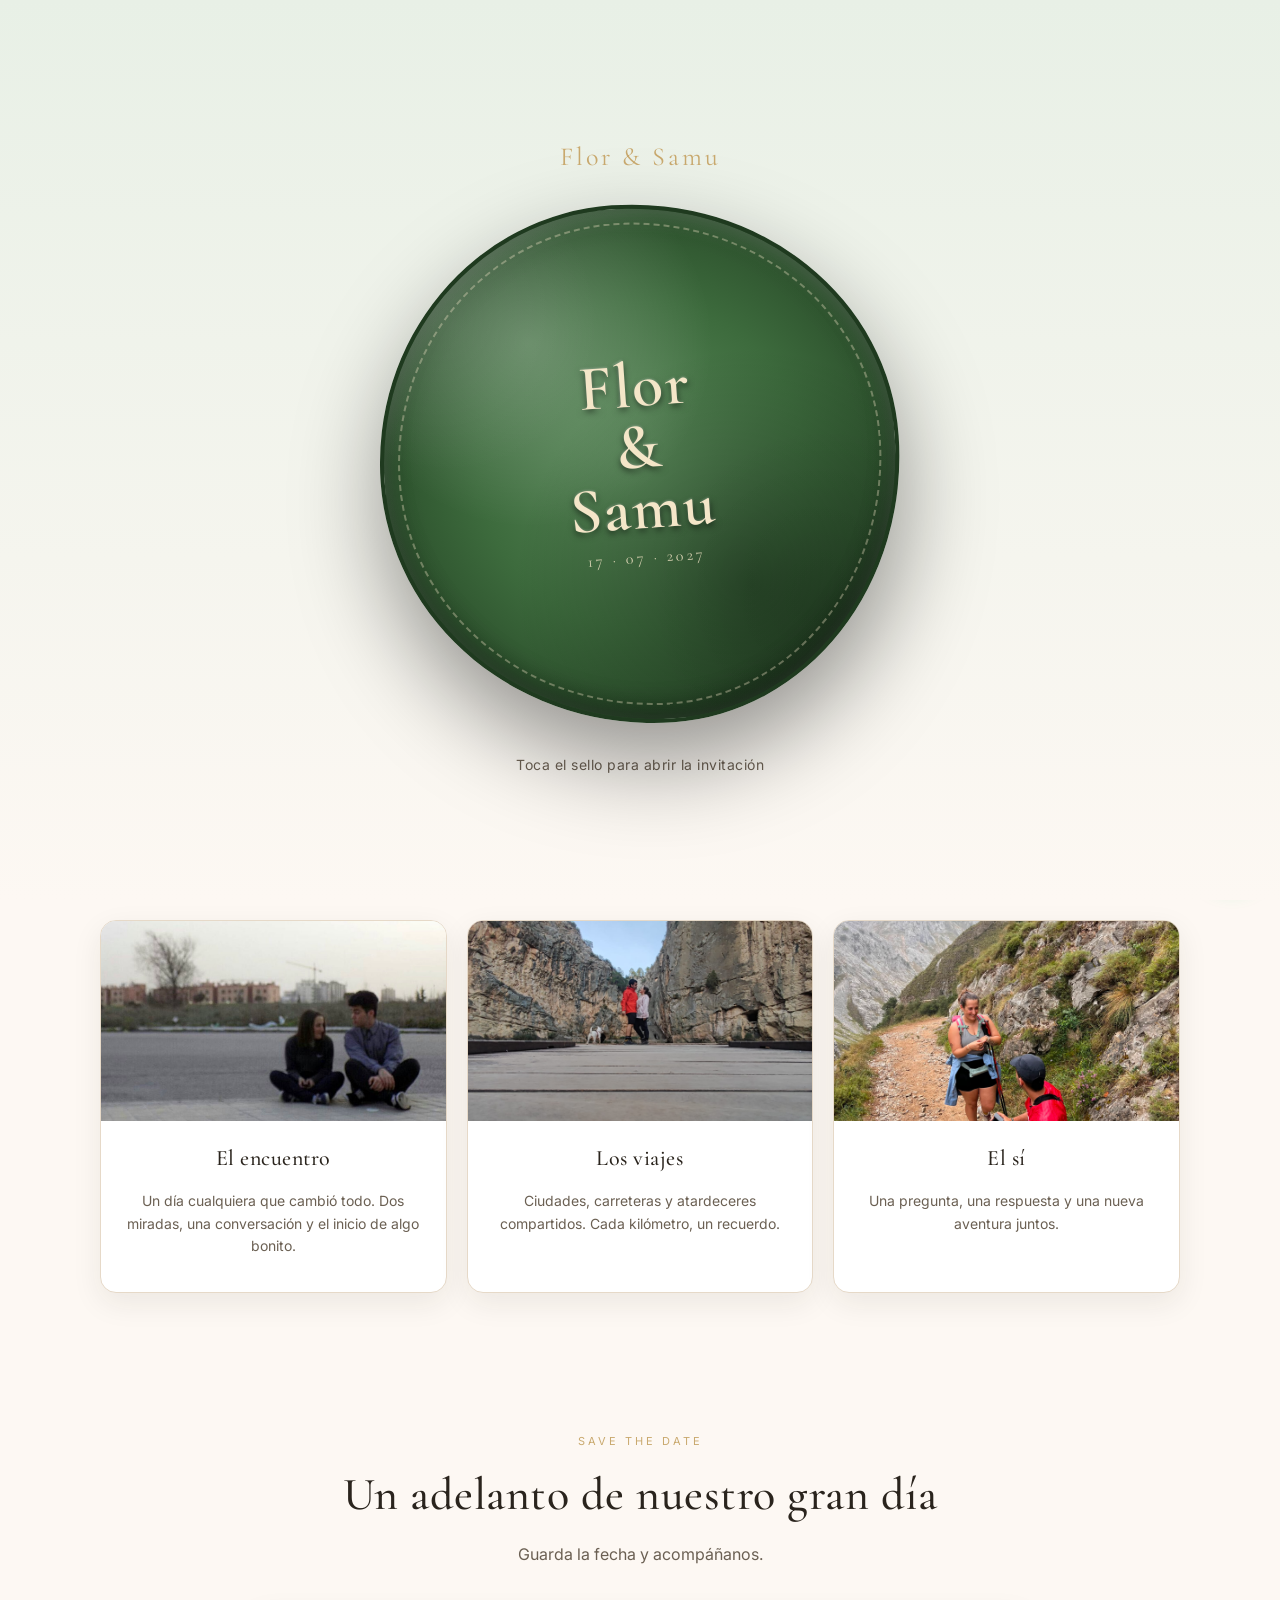
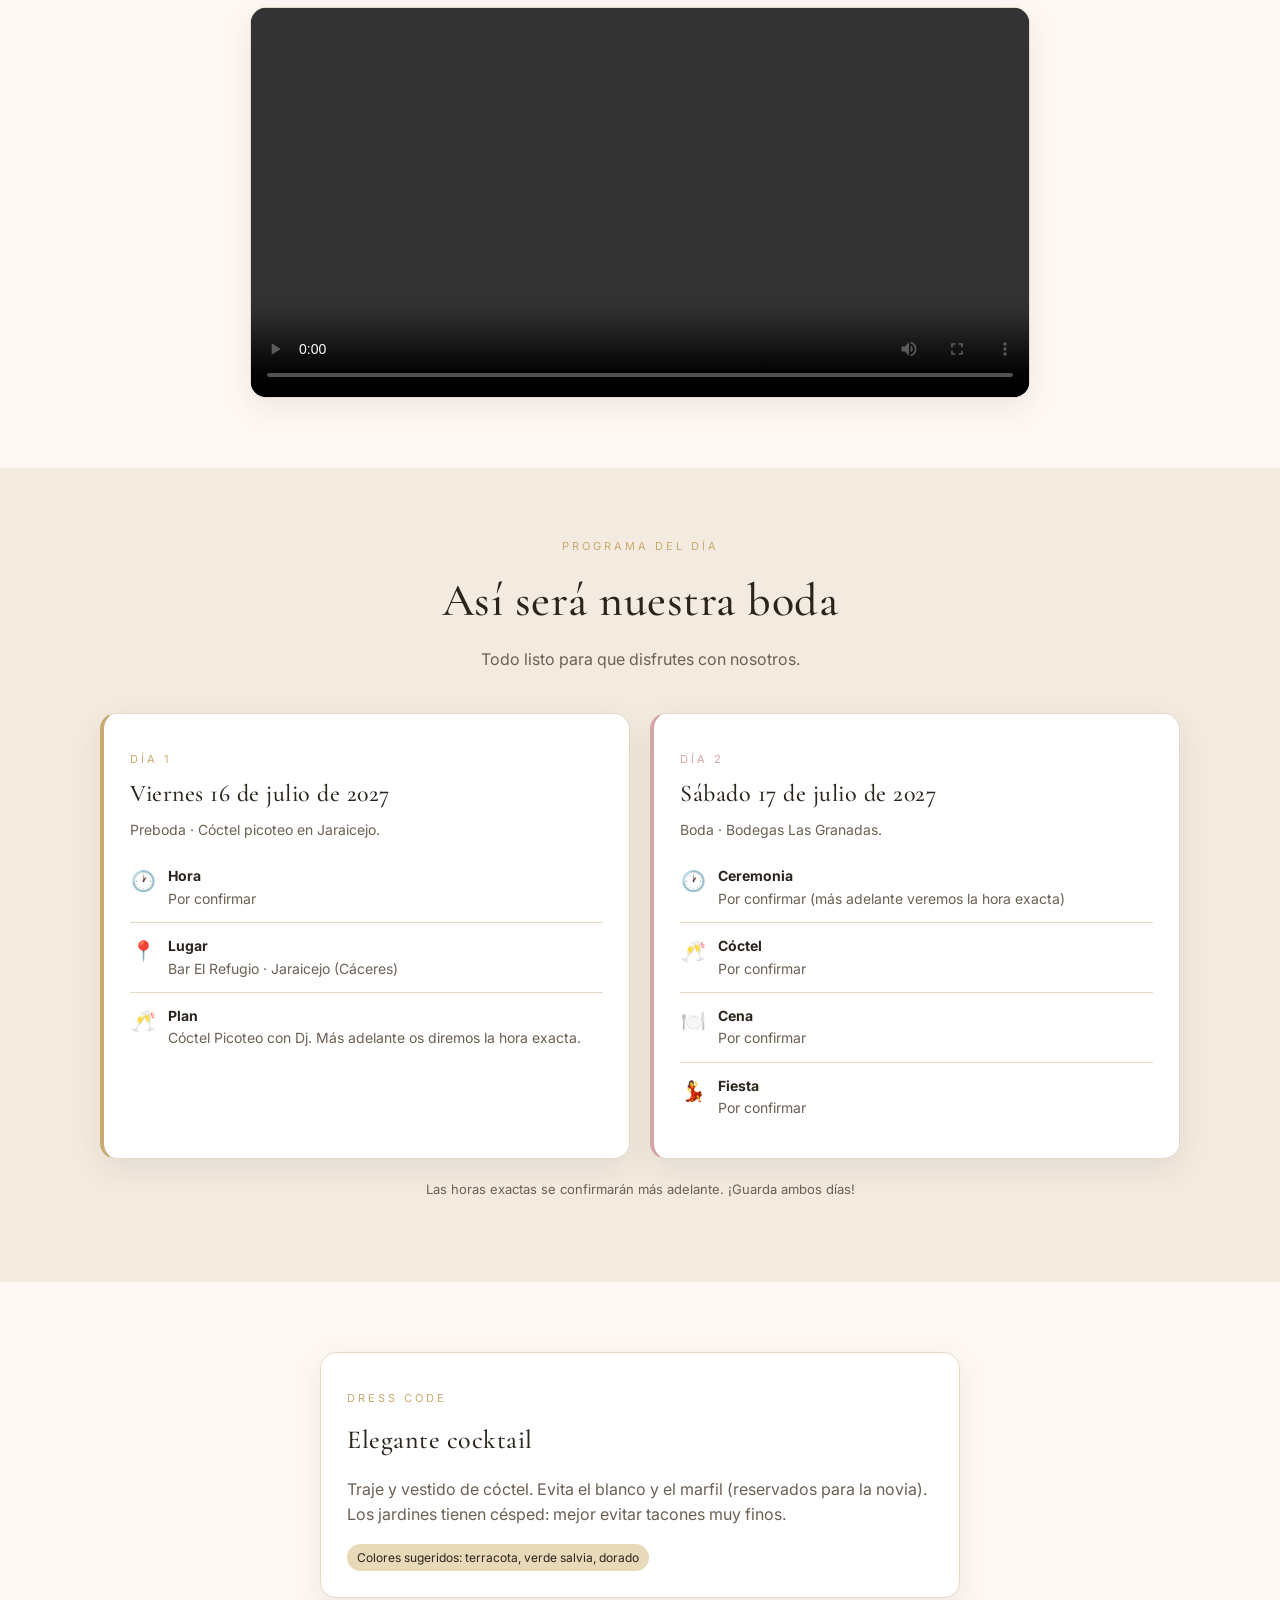
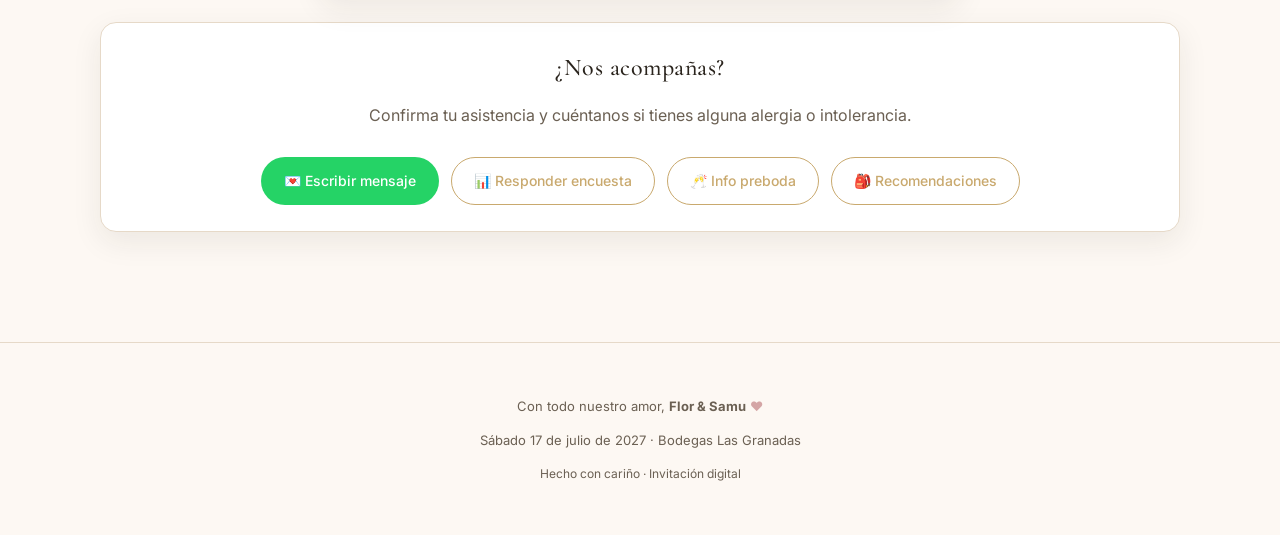
==== index.html @ 6b0f9468 "Bump cache v14" ====
<!doctype html>
<html lang="es">
<head>
  <meta charset="UTF-8" />
  <meta name="viewport" content="width=device-width, initial-scale=1.0" />
  <title>Flor & Samu · Invitación de boda</title>
  <meta name="description" content="Invitación digital de boda de Flor y Samu. 17 de julio de 2027." />
  <link rel="preconnect" href="https://fonts.googleapis.com">
  <link rel="preconnect" href="https://fonts.gstatic.com" crossorigin>
  <link href="https://fonts.googleapis.com/css2?family=Cormorant+Garamond:ital,wght@0,400;0,500;0,600;1,400&family=Inter:wght@300;400;500;600&display=swap" rel="stylesheet">
  <link rel="stylesheet" href="styles.css?v=14" />
</head>
<body data-page="index.html">
  <div id="header-slot"></div>

  <main>
    <section class="hero">
      <div class="hero-bg" id="hero-bg"></div>
      <div class="hero-overlay"></div>
      <div class="container hero-content">
        <p class="kicker">Nos casamos</p>
        <h1>Flor <span class="amp">&</span> Samu</h1>
        <p class="date-line">Sábado 17 de julio de 2027</p>
        <p class="venue-line">Bodegas Las Granadas · Herguijuela (Trujillo)</p>
        <div class="countdown" id="countdown"></div>
        <div class="cta-row">
          <a class="btn btn-primary" href="ubicacion.html">📍 Cómo llegar</a>
          <a class="btn btn-outline" href="mensaje.html">💌 Confirmar asistencia</a>
        </div>
      </div>
    </section>

    <section class="section">
      <div class="container">
        <div class="section-title">
          <p class="eyebrow">Nuestra historia</p>
          <h2>Un camino que empezó sin prisas</h2>
          <p>Lo que comenzó como una conversación eterna se convirtió en un proyecto de vida. Y ahora queremos celebrarlo con las personas que más queremos.</p>
        </div>
        <div class="grid grid-3">
          <div class="card center" style="padding:0;overflow:hidden;">
            <img src="media/encuentro.jpg" alt="El encuentro" style="width:100%;height:200px;object-fit:cover;" />
            <div style="padding:20px;">
              <h3 class="serif" style="font-size:22px;margin:0 0 4px;">El encuentro</h3>
              <p style="color:var(--muted);font-size:14px;">Un día cualquiera que cambió todo. Dos miradas, una conversación y el inicio de algo bonito.</p>
            </div>
          </div>
          <div class="card center" style="padding:0;overflow:hidden;">
            <img src="media/viajes.jpg" alt="Los viajes" style="width:100%;height:200px;object-fit:cover;" />
            <div style="padding:20px;">
              <h3 class="serif" style="font-size:22px;margin:0 0 4px;">Los viajes</h3>
              <p style="color:var(--muted);font-size:14px;">Ciudades, carreteras y atardeceres compartidos. Cada kilómetro, un recuerdo.</p>
            </div>
          </div>
          <div class="card center" style="padding:0;overflow:hidden;">
            <img src="media/pedida.jpg" alt="El sí" style="width:100%;height:200px;object-fit:cover;" />
            <div style="padding:20px;">
              <h3 class="serif" style="font-size:22px;margin:0 0 4px;">El sí</h3>
              <p style="color:var(--muted);font-size:14px;">Una pregunta, una respuesta y una nueva aventura juntos.</p>
            </div>
          </div>
        </div>
      </div>
    </section>

    <section class="section">
      <div class="container" style="max-width:820px;">
        <div class="section-title">
          <p class="eyebrow">Save the date</p>
          <h2>Un adelanto de nuestro gran día</h2>
          <p>Guarda la fecha y acompáñanos.</p>
        </div>
        <div class="card" style="padding:0;overflow:hidden;">
          <video src="media/savethedate.mp4" controls playsinline style="width:100%;display:block;max-height:480px;background:#000;"></video>
        </div>
      </div>
    </section>

    <section class="section" style="background:var(--bg-2);">
      <div class="container">
        <div class="section-title">
          <p class="eyebrow">Programa del día</p>
          <h2>Así será nuestra boda</h2>
          <p>Todo listo para que disfrutes con nosotros.</p>
        </div>
        <div class="grid grid-2" style="margin-bottom:20px;">
          <div class="card" style="border-left:4px solid var(--gold);">
            <p class="eyebrow" style="text-transform:uppercase;letter-spacing:3px;font-size:11px;color:var(--gold);margin-bottom:6px;">Día 1</p>
            <h3 class="serif" style="font-size:24px;margin:0 0 6px;">Viernes 16 de julio de 2027</h3>
            <p style="color:var(--muted);font-size:14px;margin:0 0 12px;">Preboda · Cóctel picoteo en Jaraicejo.</p>
            <ul class="info-list" style="font-size:14px;">
              <li><span class="ic">🕐</span><div><strong>Hora</strong><span>Por confirmar</span></div></li>
              <li><span class="ic">📍</span><div><strong>Lugar</strong><span>Bar El Refugio · Jaraicejo (Cáceres)</span></div></li>
              <li><span class="ic">🥂</span><div><strong>Plan</strong><span>Cóctel Picoteo con Dj. Más adelante os diremos la hora exacta.</span></div></li>
            </ul>
          </div>
          <div class="card" style="border-left:4px solid var(--rose);">
            <p class="eyebrow" style="text-transform:uppercase;letter-spacing:3px;font-size:11px;color:var(--rose);margin-bottom:6px;">Día 2</p>
            <h3 class="serif" style="font-size:24px;margin:0 0 6px;">Sábado 17 de julio de 2027</h3>
            <p style="color:var(--muted);font-size:14px;margin:0 0 12px;">Boda · Bodegas Las Granadas.</p>
            <ul class="info-list" style="font-size:14px;">
              <li><span class="ic">🕐</span><div><strong>Ceremonia</strong><span>Por confirmar (más adelante veremos la hora exacta)</span></div></li>
              <li><span class="ic">🥂</span><div><strong>Cóctel</strong><span>Por confirmar</span></div></li>
              <li><span class="ic">🍽️</span><div><strong>Cena</strong><span>Por confirmar</span></div></li>
              <li><span class="ic">💃</span><div><strong>Fiesta</strong><span>Por confirmar</span></div></li>
            </ul>
          </div>
        </div>
        <p style="text-align:center;color:var(--muted);font-size:13px;">Las horas exactas se confirmarán más adelante. ¡Guarda ambos días!</p>
      </div>
    </section>

    <section class="section">
      <div class="container">
        <div class="grid" style="max-width:640px;margin:0 auto;">
          <div class="card">
            <p class="eyebrow" style="text-transform:uppercase;letter-spacing:3px;font-size:11px;color:var(--gold);">Dress code</p>
            <h3 class="serif" style="font-size:26px;margin:6px 0 10px;">Elegante cocktail</h3>
            <p style="color:var(--muted);">Traje y vestido de cóctel. Evita el blanco y el marfil (reservados para la novia). Los jardines tienen césped: mejor evitar tacones muy finos.</p>
            <div class="mt-2"><span class="tag">Colores sugeridos: terracota, verde salvia, dorado</span></div>
          </div>
        </div>

        <div class="card mt-4 center">
          <h3 class="serif" style="font-size:24px;margin:0 0 8px;">¿Nos acompañas?</h3>
          <p style="color:var(--muted);margin-bottom:14px;">Confirma tu asistencia y cuéntanos si tienes alguna alergia o intolerancia.</p>
          <div class="cta-row">
            <a class="btn btn-whatsapp" href="mensaje.html">💌 Escribir mensaje</a>
            <a class="btn btn-outline" href="encuesta.html">📊 Responder encuesta</a>
            <a class="btn btn-outline" href="preboda.html">🥂 Info preboda</a>
            <a class="btn btn-outline" href="recomendaciones.html">🎒 Recomendaciones</a>
          </div>
        </div>
      </div>
    </section>
  </main>

  <div id="footer-slot"></div>
  <script src="script.js?v=14"></script>
</body>
</html>
---- styles.css ----
/* Invitación digital - Flor & Samu */
:root {
  --bg: #fdf8f3;
  --bg-2: #f3ebe0;
  --card: #ffffff;
  --ink: #2a241d;
  --muted: #6b6053;
  --gold: #c9a96e;
  --gold-soft: #e8d9b8;
  --sage: #8fa88f;
  --rose: #d4a5a5;
  --line: #e6d9c8;
  --shadow: 0 10px 30px rgba(42, 36, 29, 0.08);
  --radius: 16px;
  --max: 1120px;
}

* { box-sizing: border-box; }
html { scroll-behavior: smooth; }
body {
  margin: 0;
  font-family: 'Inter', system-ui, -apple-system, Segoe UI, Roboto, sans-serif;
  color: var(--ink);
  background: var(--bg);
  line-height: 1.6;
  -webkit-font-smoothing: antialiased;
}
/* Sobre de entrada */
#envelope-overlay {
  position: fixed; inset: 0; z-index: 9999;
  background: linear-gradient(180deg, #e8f0e6, #fdf8f3);
  display: flex; align-items: center; justify-content: center;
  transition: opacity 0.7s ease;
}
#envelope-overlay.hidden { opacity: 0; pointer-events: none; }
.envelope-wrap { text-align: center; }
.envelope {
  position: relative; width: 340px; height: 220px;
  margin: 0 auto; cursor: pointer;
  background: linear-gradient(180deg, #e8dcc4 0%, #d9c9a8 100%);
  border-radius: 3px;
  box-shadow: 0 24px 48px rgba(42,36,29,0.28), inset 0 0 80px rgba(120,90,50,0.18);
  transform: rotate(-1.5deg);
  background-image:
    radial-gradient(circle at 20% 30%, rgba(120,90,50,0.08) 0%, transparent 40%),
    radial-gradient(circle at 80% 70%, rgba(120,90,50,0.06) 0%, transparent 45%);
  border: 1px solid #bfae8a;
}
.envelope::before {
  content: ""; position: absolute; inset: 6px;
  border: 1px dashed rgba(120,90,50,0.35);
  pointer-events: none;
}
.envelope .pocket {
  position: absolute; bottom: 0; left: 0; right: 0; height: 155px;
  background: linear-gradient(180deg, #e2d4b8, #d2c09e);
  border-radius: 0 0 3px 3px;
  clip-path: polygon(0 0, 100% 0, 100% 100%, 0 100%);
}
.envelope .flap {
  position: absolute; top: 0; left: 0; right: 0; height: 125px;
  background: linear-gradient(180deg, #eadfc6, #ddcea8);
  clip-path: polygon(0 0, 100% 0, 50% 100%);
  transform-origin: top center;
  transition: transform 0.8s ease;
  z-index: 2;
  box-shadow: 0 2px 6px rgba(0,0,0,0.12);
}
.envelope.opening .flap { transform: rotateX(175deg); }
.envelope .seal {
  position: absolute; top: 105px; left: 50%; transform: translate(-50%, -50%);
  width: 86px; height: 86px; border-radius: 50%;
  background: radial-gradient(circle at 35% 30%, #a84a4a, #7a2e2e 60%, #5a1f1f);
  color: #f4e6c8; display: flex; align-items: center; justify-content: center;
  font-family: 'Cormorant Garamond', serif; font-size: 12px; font-weight: 600;
  text-align: center; line-height: 1.05; letter-spacing: 0.5px;
  box-shadow: 0 6px 14px rgba(0,0,0,0.35), inset 0 2px 6px rgba(255,255,255,0.15), inset 0 -3px 6px rgba(0,0,0,0.3);
  z-index: 4; cursor: pointer;
  border: 2px solid #6a2424;
  transition: transform 0.2s ease;
}
.envelope .seal:hover { transform: translate(-50%, -50%) scale(1.06); }
.envelope .stamp {
  position: absolute; top: 12px; right: 14px; width: 46px; height: 54px;
  background: #f4e6c8; border: 1px solid #bfae8a;
  box-shadow: 0 2px 4px rgba(0,0,0,0.15);
  display: flex; align-items: center; justify-content: center;
  font-family: 'Cormorant Garamond', serif; font-size: 9px; color: #7a2e2e;
  text-align: center; line-height: 1; z-index: 3;
  background-image: radial-gradient(circle, transparent 3px, #f4e6c8 3.5px);
  background-size: 8px 8px;
}
.envelope .address {
  position: absolute; bottom: 30px; left: 24px; right: 24px;
  font-family: 'Cormorant Garamond', serif; font-style: italic;
  font-size: 15px; color: #5a4a30; text-align: center; z-index: 1;
  letter-spacing: 0.5px;
}
.envelope-hint {
  margin-top: 26px; color: var(--muted); font-size: 14px; letter-spacing: 0.5px;
}
.envelope-title {
  font-family: 'Cormorant Garamond', serif; font-size: 30px; color: var(--gold);
  margin-bottom: 20px; letter-spacing: 3px;
}

/* Sello de cera a pantalla completa */
.wax-seal {
  width: 72vmin; height: 72vmin;
  max-width: 520px; max-height: 520px;
  min-width: 260px; min-height: 260px;
  border-radius: 48% 52% 47% 53% / 50% 48% 52% 50%;
  background:
    radial-gradient(circle at 30% 25%, rgba(255,255,255,0.22) 0%, transparent 35%),
    radial-gradient(circle at 70% 75%, rgba(0,0,0,0.35) 0%, transparent 45%),
    radial-gradient(circle at 50% 50%, #5a8a5a 0%, #3d6b3d 45%, #2a4d2a 75%, #1f3a1f 100%);
  box-shadow:
    0 40px 90px rgba(0,0,0,0.4),
    inset 0 6px 20px rgba(255,255,255,0.18),
    inset 0 -10px 24px rgba(0,0,0,0.45);
  display: flex; align-items: center; justify-content: center; flex-direction: column;
  cursor: pointer; position: relative;
  border: 4px solid #1f3a1f;
  transform: rotate(-4deg);
  transition: transform 0.9s ease, opacity 0.9s ease;
  overflow: hidden;
}
.wax-seal::before {
  content: ""; position: absolute; inset: 0;
  background-image:
    radial-gradient(circle at 15% 20%, rgba(255,255,255,0.08) 0%, transparent 25%),
    radial-gradient(circle at 85% 80%, rgba(0,0,0,0.12) 0%, transparent 30%),
    radial-gradient(circle at 50% 50%, transparent 60%, rgba(0,0,0,0.15) 100%);
  pointer-events: none;
}
.wax-seal::after {
  content: ""; position: absolute; inset: 14px;
  border: 2px dashed rgba(244,230,200,0.35);
  border-radius: 48% 52% 47% 53% / 50% 48% 52% 50%;
  pointer-events: none;
}
.wax-seal.opening {
  transform: scale(1.6) rotate(8deg);
  opacity: 0;
}
.seal-text {
  font-family: 'Cormorant Garamond', serif;
  font-size: clamp(34px, 9vw, 64px);
  font-weight: 600;
  color: #f4e6c8;
  text-align: center; line-height: 0.95;
  letter-spacing: 2px;
  text-shadow: 0 3px 6px rgba(0,0,0,0.5), 0 -1px 2px rgba(255,255,255,0.25);
  z-index: 2;
}
.seal-sub {
  margin-top: 8px;
  font-family: 'Cormorant Garamond', serif;
  font-size: clamp(12px, 2.5vw, 16px);
  color: rgba(244,230,200,0.85);
  letter-spacing: 3px; text-transform: uppercase;
  z-index: 2;
}
.seal-hint {
  margin-top: 30px; color: var(--muted); font-size: 14px; letter-spacing: 0.5px;
}
.wax-title {
  font-family: 'Cormorant Garamond', serif; font-size: 26px; color: var(--gold);
  margin-bottom: 26px; letter-spacing: 3px;
}

/* Fondo acuarela deslizable en el hero */
h1, h2, h3, .serif { font-family: 'Cormorant Garamond', 'Playfair Display', Georgia, serif; font-weight: 500; letter-spacing: 0.5px; }
a { color: inherit; text-decoration: none; }
img { max-width: 100%; display: block; }

.container { max-width: var(--max); margin: 0 auto; padding: 0 20px; }

/* Header */
.site-header {
  position: sticky; top: 0; z-index: 50;
  background: rgba(250,246,239,0.85);
  backdrop-filter: blur(10px);
  border-bottom: 1px solid var(--line);
}
.header-inner { display: flex; align-items: center; justify-content: space-between; height: 68px; }
.logo { font-family: 'Cormorant Garamond', serif; font-size: 26px; color: var(--gold); letter-spacing: 2px; }
.nav { display: flex; gap: 6px; align-items: center; }
.nav a {
  padding: 8px 14px; border-radius: 999px; font-size: 14px; color: var(--muted);
  transition: all .2s ease;
}
.nav a:hover, .nav a.active { background: var(--gold-soft); color: var(--ink); }
.menu-btn { display: none; background: none; border: 0; font-size: 24px; cursor: pointer; color: var(--ink); }

@media (max-width: 760px) {
  .menu-btn { display: block; }
  .nav {
    position: absolute; top: 68px; left: 0; right: 0;
    background: var(--bg); border-bottom: 1px solid var(--line);
    flex-direction: column; padding: 12px; display: none;
  }
  .nav.open { display: flex; }
  .nav a { width: 100%; text-align: center; }
}

/* Hero */
.hero {
  position: relative; overflow: hidden;
  padding: 90px 0 70px; text-align: center;
  background: linear-gradient(180deg, #fdf8f3 0%, #f3ebe0 100%);
}
.hero-bg {
  position: absolute; inset: 0; z-index: 0;
  background: url("media/salto-gitano.jpg") center/cover no-repeat;
  filter: url(#drawn);
  opacity: 0.32;
  transform: translate3d(0,0,0);
  will-change: transform;
}
body[data-page="index.html"] .hero-bg { background-image: url("media/salto-gitano.jpg"); }
body[data-page="ubicacion.html"] .hero-bg { background-image: url("media/pico-miravete.webp"); }
body[data-page="preboda.html"] .hero-bg { background-image: url("media/monfrague2.jpg"); }
body[data-page="mensaje.html"] .hero-bg { background-image: url("media/monfrague2.jpg"); }
body[data-page="recomendaciones.html"] .hero-bg { background-image: url("media/pico-miravete.webp"); }
body[data-page="encuesta.html"] .hero-bg { background-image: url("media/jaraicejo.jpg"); }
.hero-overlay {
  position: absolute; inset: 0; z-index: 1;
  background: linear-gradient(180deg, rgba(253,248,243,0.5) 0%, rgba(253,248,243,0.88) 100%);
  pointer-events: none;
}
.hero-content { position: relative; z-index: 2; }
.hero h1, .hero .date-line, .hero .venue-line, .hero .kicker {
  text-shadow: 0 1px 12px rgba(255,255,255,0.9), 0 2px 4px rgba(255,255,255,0.6);
}
body[data-page="ubicacion.html"] { --hero-hue: -25deg; }
body[data-page="preboda.html"] { --hero-hue: 35deg; }
body[data-page="mensaje.html"] { --hero-hue: 60deg; }
body[data-page="recomendaciones.html"] { --hero-hue: 95deg; }
body[data-page="encuesta.html"] { --hero-hue: 160deg; }
.hero::before {
  content: ""; position: absolute; inset: 0; opacity: .08;
  background-image: url("data:image/svg+xml;utf8,<svg xmlns='http://www.w3.org/2000/svg' width='120' height='120' viewBox='0 0 120 120'><g fill='none' stroke='%23b8935a' stroke-width='0.6'><path d='M60 10 C70 30 90 40 110 60 C90 80 70 90 60 110 C50 90 30 80 10 60 C30 40 50 30 60 10Z'/></g></svg>");
  background-size: 120px 120px;
}
.hero-content { position: relative; z-index: 1; }
.kicker { text-transform: uppercase; letter-spacing: 4px; font-size: 12px; color: var(--gold); margin-bottom: 18px; }
.hero h1 { font-size: clamp(46px, 8vw, 88px); margin: 0 0 10px; line-height: 1; }
.hero .amp { color: var(--rose); font-style: italic; }
.date-line { font-size: 20px; color: var(--muted); margin: 18px 0 6px; }
.venue-line { font-size: 16px; color: var(--muted); }
.countdown { display: flex; gap: 14px; justify-content: center; margin: 34px 0 10px; flex-wrap: wrap; }
.countdown .box {
  background: var(--card); border: 1px solid var(--line); border-radius: 12px;
  padding: 12px 16px; min-width: 78px; box-shadow: var(--shadow);
}
.countdown .num { font-family: 'Cormorant Garamond', serif; font-size: 34px; color: var(--gold); line-height: 1; }
.countdown .lbl { font-size: 11px; text-transform: uppercase; letter-spacing: 1.5px; color: var(--muted); margin-top: 4px; }
.cta-row { display: flex; gap: 12px; justify-content: center; flex-wrap: wrap; margin-top: 28px; }

/* Buttons */
.btn {
  display: inline-flex; align-items: center; gap: 8px;
  padding: 12px 22px; border-radius: 999px; font-size: 14px; font-weight: 500;
  border: 1px solid transparent; cursor: pointer; transition: all .2s ease;
}
.btn-primary { background: var(--gold); color: #fff; }
.btn-primary:hover { background: #a6834e; transform: translateY(-1px); }
.btn-outline { background: transparent; border-color: var(--gold); color: var(--gold); }
.btn-outline:hover { background: var(--gold-soft); }
.btn-whatsapp { background: #25D366; color: #fff; }
.btn-whatsapp:hover { background: #1ebe5b; }
.btn-email { background: #4a6fa5; color: #fff; }
.btn-email:hover { background: #3d5d8a; }
.btn-sm { padding: 8px 16px; font-size: 13px; }

/* Sections */
.section { padding: 70px 0; }
.section-title { text-align: center; margin-bottom: 40px; }
.section-title .eyebrow { text-transform: uppercase; letter-spacing: 3px; font-size: 11px; color: var(--gold); margin-bottom: 8px; }
.section-title h2 { font-size: clamp(30px, 5vw, 46px); margin: 0 0 10px; }
.section-title p { color: var(--muted); max-width: 640px; margin: 0 auto; }

.card {
  background: var(--card); border: 1px solid var(--line); border-radius: var(--radius);
  padding: 26px; box-shadow: var(--shadow);
}
.grid { display: grid; gap: 20px; }
.grid-2 { grid-template-columns: repeat(2, 1fr); }
.grid-3 { grid-template-columns: repeat(3, 1fr); }
@media (max-width: 760px) { .grid-2, .grid-3 { grid-template-columns: 1fr; } }

/* Timeline */
.timeline { position: relative; max-width: 720px; margin: 0 auto; }
.timeline::before { content: ""; position: absolute; left: 22px; top: 0; bottom: 0; width: 2px; background: var(--gold-soft); }
.t-item { position: relative; padding-left: 60px; margin-bottom: 28px; }
.t-dot {
  position: absolute; left: 13px; top: 6px; width: 20px; height: 20px;
  border-radius: 50%; background: var(--gold); border: 3px solid var(--bg);
  box-shadow: 0 0 0 2px var(--gold-soft);
}
.t-time { font-size: 13px; color: var(--gold); font-weight: 600; letter-spacing: 1px; }
.t-title { font-family: 'Cormorant Garamond', serif; font-size: 22px; margin: 2px 0; }
.t-desc { color: var(--muted); font-size: 14px; }

/* Location */
.map-wrap {
  border-radius: var(--radius); overflow: hidden; border: 1px solid var(--line);
  background: var(--bg-2); aspect-ratio: 16/9;
}
.map-wrap iframe { width: 100%; height: 100%; border: 0; }
.info-list { list-style: none; padding: 0; margin: 0; }
.info-list li { display: flex; gap: 12px; padding: 12px 0; border-bottom: 1px solid var(--line); }
.info-list li:last-child { border-bottom: 0; }
.info-list .ic { color: var(--gold); font-size: 20px; width: 26px; text-align: center; }
.info-list strong { display: block; font-size: 14px; }
.info-list span { color: var(--muted); font-size: 14px; }

/* Forms */
.form { display: grid; gap: 16px; }
.field label { display: block; font-size: 13px; color: var(--muted); margin-bottom: 6px; letter-spacing: .3px; }
.field input, .field textarea, .field select {
  width: 100%; padding: 12px 14px; border: 1px solid var(--line); border-radius: 10px;
  font: inherit; background: #fff; color: var(--ink); transition: border-color .2s;
}
.field input:focus, .field textarea:focus, .field select:focus { outline: none; border-color: var(--gold); }
.field textarea { min-height: 110px; resize: vertical; }
.form-row { display: grid; grid-template-columns: 1fr 1fr; gap: 16px; }
@media (max-width: 600px) { .form-row { grid-template-columns: 1fr; } }
.success {
  display: none; padding: 16px; border-radius: 12px; background: #eaf4ea; color: #2f6b3a;
  border: 1px solid #cfe5cf; margin-top: 12px;
}
.success.show { display: block; }

/* Survey */
.survey-q { margin-bottom: 24px; }
.survey-q h3 { font-size: 18px; margin: 0 0 10px; }
.option {
  display: flex; align-items: center; gap: 10px; padding: 10px 14px;
  border: 1px solid var(--line); border-radius: 10px; margin-bottom: 8px; cursor: pointer;
  transition: all .15s;
}
.option:hover { border-color: var(--gold-soft); background: #faf6ef; }
.option input { accent-color: var(--gold); }
.results { margin-top: 14px; }
.bar-row { margin-bottom: 10px; }
.bar-label { display: flex; justify-content: space-between; font-size: 13px; color: var(--muted); margin-bottom: 4px; }
.bar { height: 10px; background: var(--bg-2); border-radius: 999px; overflow: hidden; }
.bar > span { display: block; height: 100%; background: linear-gradient(90deg, var(--gold), var(--rose)); border-radius: 999px; transition: width .6s ease; }

/* Footer */
.site-footer { padding: 40px 0; text-align: center; color: var(--muted); font-size: 13px; border-top: 1px solid var(--line); margin-top: 40px; }
.site-footer .hearts { color: var(--rose); }

/* Utilities */
.center { text-align: center; }
.mt-2 { margin-top: 12px; }
.mt-4 { margin-top: 24px; }
.tag { display: inline-block; padding: 4px 10px; border-radius: 999px; font-size: 12px; background: var(--gold-soft); color: var(--ink); }
.divider { height: 1px; background: var(--line); margin: 30px 0; }
.floating-wa {
  position: fixed; right: 20px; bottom: 20px; z-index: 60;
  width: 56px; height: 56px; border-radius: 50%; background: #25D366; color: #fff;
  display: flex; align-items: center; justify-content: center; font-size: 26px;
  box-shadow: 0 8px 20px rgba(37,211,102,.4); transition: transform .2s;
}
.floating-wa:hover { transform: scale(1.08); }
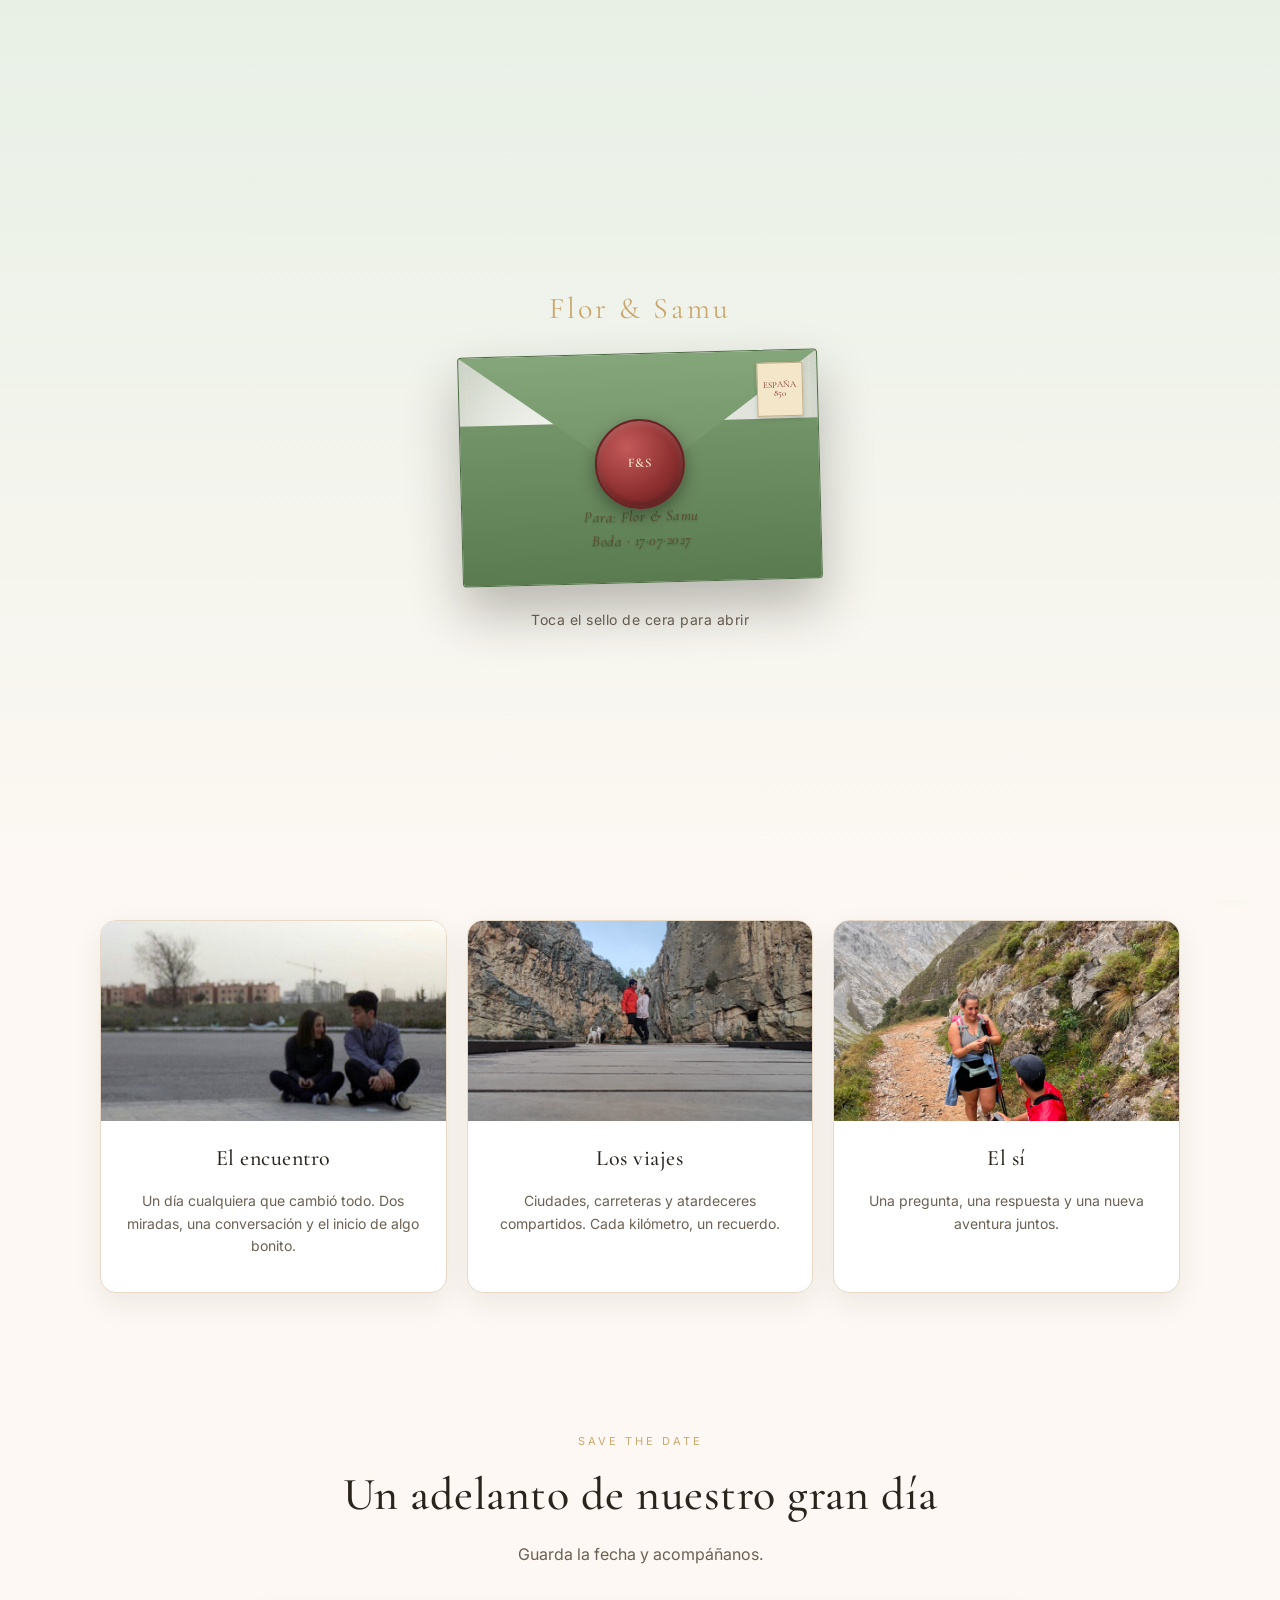
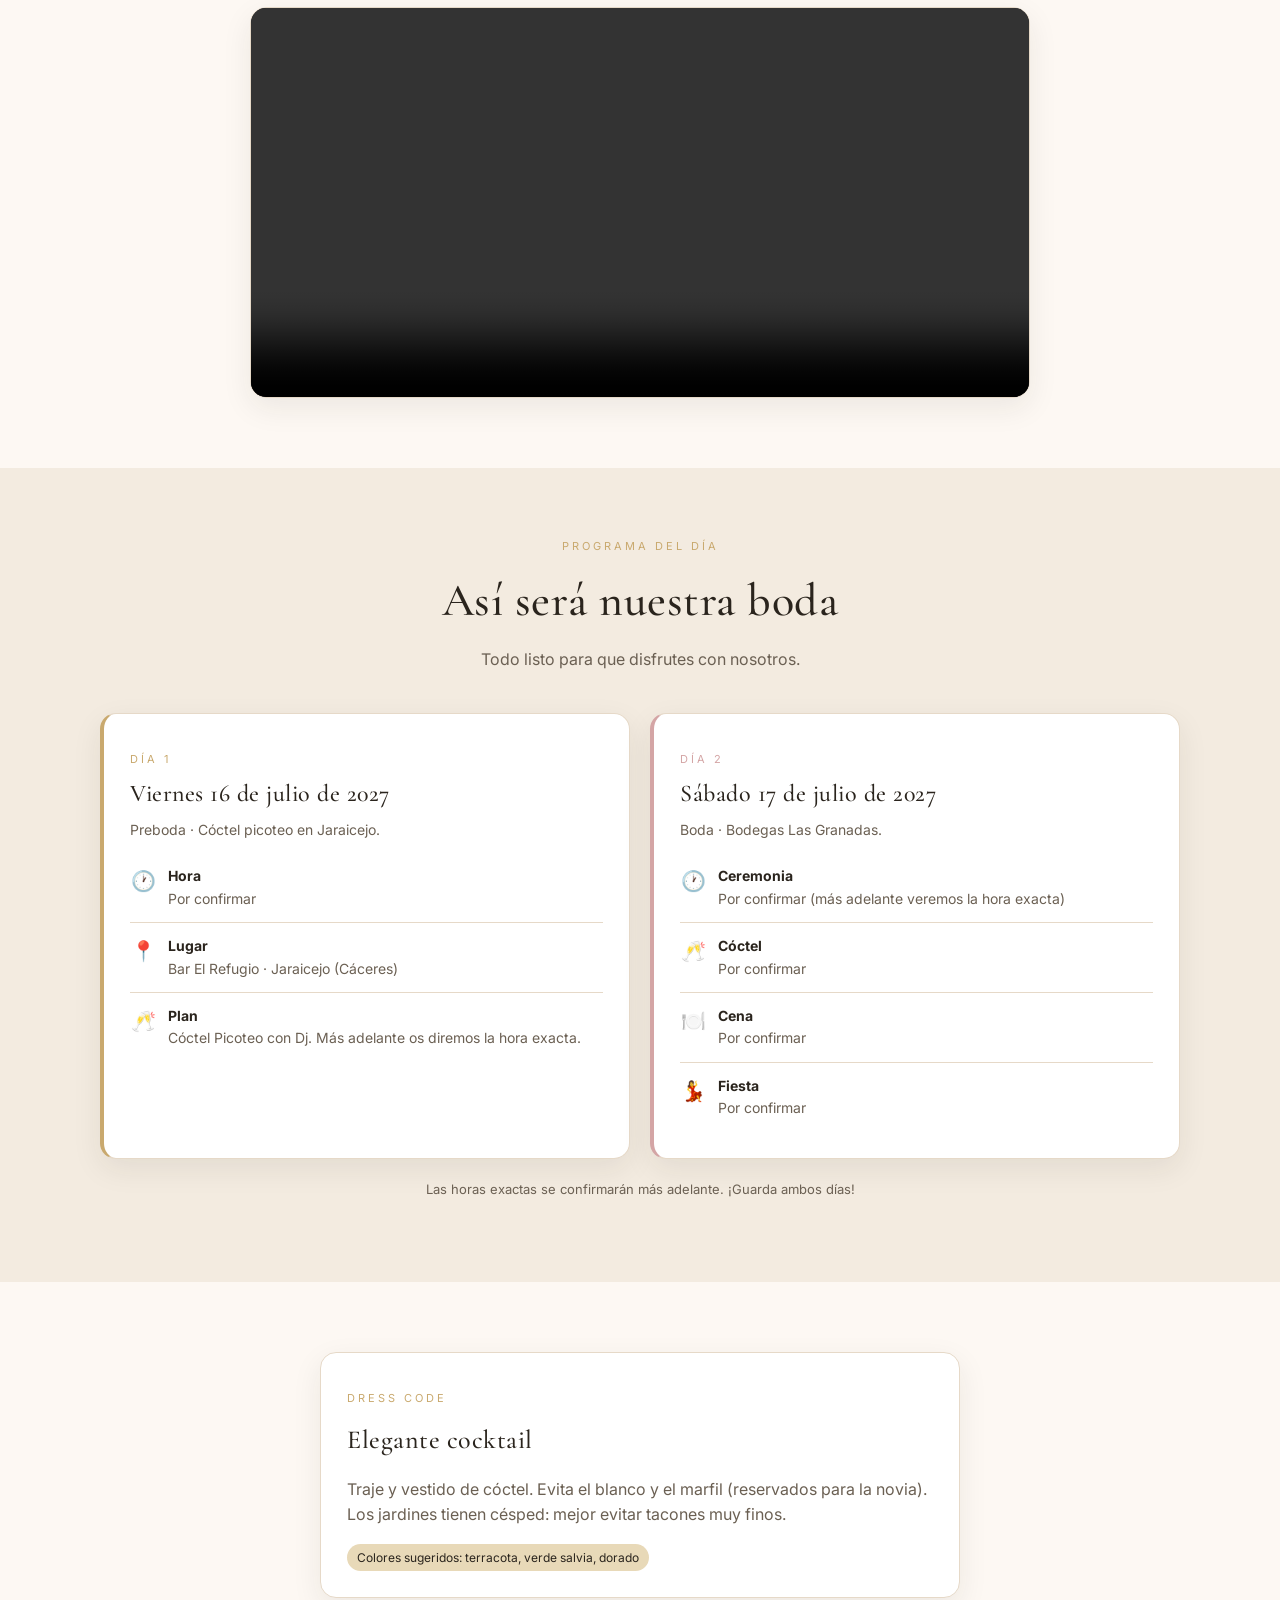
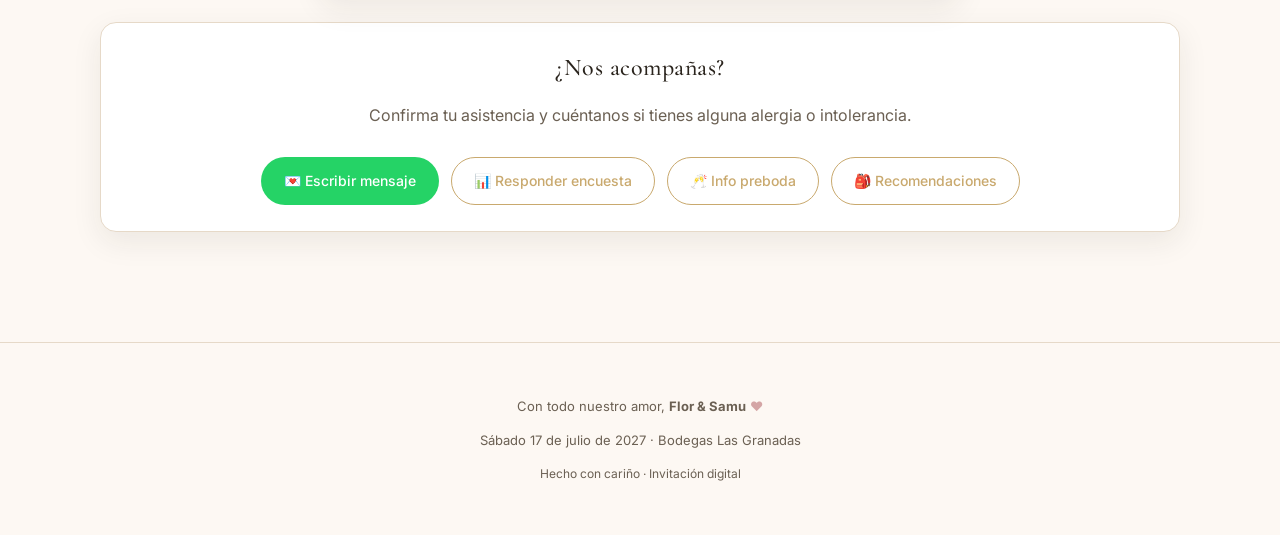
==== commit f58a115e: "Bump cache v15" ====
--- a/index.html
+++ b/index.html
@@ -8,7 +8,7 @@
   <link rel="preconnect" href="https://fonts.googleapis.com">
   <link rel="preconnect" href="https://fonts.gstatic.com" crossorigin>
   <link href="https://fonts.googleapis.com/css2?family=Cormorant+Garamond:ital,wght@0,400;0,500;0,600;1,400&family=Inter:wght@300;400;500;600&display=swap" rel="stylesheet">
-  <link rel="stylesheet" href="styles.css?v=14" />
+  <link rel="stylesheet" href="styles.css?v=15" />
 </head>
 <body data-page="index.html">
   <div id="header-slot"></div>
@@ -136,6 +136,6 @@
   </main>
 
   <div id="footer-slot"></div>
-  <script src="script.js?v=14"></script>
+  <script src="script.js?v=15"></script>
 </body>
 </html>
--- a/styles.css
+++ b/styles.css
@@ -35,51 +35,66 @@
 #envelope-overlay.hidden { opacity: 0; pointer-events: none; }
 .envelope-wrap { text-align: center; }
 .envelope {
-  position: relative; width: 340px; height: 220px;
+  position: relative; width: 360px; height: 230px;
   margin: 0 auto; cursor: pointer;
-  background: linear-gradient(180deg, #e8dcc4 0%, #d9c9a8 100%);
-  border-radius: 3px;
-  box-shadow: 0 24px 48px rgba(42,36,29,0.28), inset 0 0 80px rgba(120,90,50,0.18);
+  background: linear-gradient(180deg, #7a9a6f 0%, #5f7f55 100%);
+  border-radius: 4px;
+  box-shadow: 0 26px 52px rgba(42,36,29,0.3), inset 0 0 90px rgba(40,60,30,0.25);
   transform: rotate(-1.5deg);
   background-image:
-    radial-gradient(circle at 20% 30%, rgba(120,90,50,0.08) 0%, transparent 40%),
-    radial-gradient(circle at 80% 70%, rgba(120,90,50,0.06) 0%, transparent 45%);
-  border: 1px solid #bfae8a;
+    radial-gradient(circle at 20% 30%, rgba(255,255,255,0.07) 0%, transparent 40%),
+    radial-gradient(circle at 80% 70%, rgba(0,0,0,0.12) 0%, transparent 45%);
+  border: 1px solid #4a6a40;
 }
 .envelope::before {
-  content: ""; position: absolute; inset: 6px;
-  border: 1px dashed rgba(120,90,50,0.35);
+  content: ""; position: absolute; inset: 7px;
+  border: 1px dashed rgba(244,230,200,0.4);
   pointer-events: none;
 }
 .envelope .pocket {
-  position: absolute; bottom: 0; left: 0; right: 0; height: 155px;
-  background: linear-gradient(180deg, #e2d4b8, #d2c09e);
-  border-radius: 0 0 3px 3px;
-  clip-path: polygon(0 0, 100% 0, 100% 100%, 0 100%);
+  position: absolute; bottom: 0; left: 0; right: 0; height: 160px;
+  background: linear-gradient(180deg, #739368, #5a7a50);
+  border-radius: 0 0 4px 4px;
 }
 .envelope .flap {
-  position: absolute; top: 0; left: 0; right: 0; height: 125px;
-  background: linear-gradient(180deg, #eadfc6, #ddcea8);
+  position: absolute; top: 0; left: 0; right: 0; height: 130px;
+  background: linear-gradient(180deg, #85a57a, #6f8f65);
   clip-path: polygon(0 0, 100% 0, 50% 100%);
   transform-origin: top center;
   transition: transform 0.8s ease;
   z-index: 2;
-  box-shadow: 0 2px 6px rgba(0,0,0,0.12);
+  box-shadow: 0 2px 6px rgba(0,0,0,0.15);
 }
 .envelope.opening .flap { transform: rotateX(175deg); }
 .envelope .seal {
-  position: absolute; top: 105px; left: 50%; transform: translate(-50%, -50%);
-  width: 86px; height: 86px; border-radius: 50%;
-  background: radial-gradient(circle at 35% 30%, #a84a4a, #7a2e2e 60%, #5a1f1f);
+  position: absolute; top: 110px; left: 50%; transform: translate(-50%, -50%);
+  width: 90px; height: 90px; border-radius: 50%;
+  background: radial-gradient(circle at 35% 30%, #c45a5a, #8b2e2e 60%, #5a1f1f);
   color: #f4e6c8; display: flex; align-items: center; justify-content: center;
-  font-family: 'Cormorant Garamond', serif; font-size: 12px; font-weight: 600;
+  font-family: 'Cormorant Garamond', serif; font-size: 13px; font-weight: 600;
   text-align: center; line-height: 1.05; letter-spacing: 0.5px;
-  box-shadow: 0 6px 14px rgba(0,0,0,0.35), inset 0 2px 6px rgba(255,255,255,0.15), inset 0 -3px 6px rgba(0,0,0,0.3);
+  box-shadow: 0 6px 16px rgba(0,0,0,0.35), inset 0 2px 6px rgba(255,255,255,0.18), inset 0 -3px 6px rgba(0,0,0,0.3);
   z-index: 4; cursor: pointer;
   border: 2px solid #6a2424;
   transition: transform 0.2s ease;
 }
 .envelope .seal:hover { transform: translate(-50%, -50%) scale(1.06); }
+.envelope .stamp {
+  position: absolute; top: 12px; right: 14px; width: 48px; height: 56px;
+  background: #f4e6c8; border: 1px solid #bfae8a;
+  box-shadow: 0 2px 4px rgba(0,0,0,0.15);
+  display: flex; align-items: center; justify-content: center;
+  font-family: 'Cormorant Garamond', serif; font-size: 9px; color: #7a2e2e;
+  text-align: center; line-height: 1; z-index: 3;
+  background-image: radial-gradient(circle, transparent 3px, #f4e6c8 3.5px);
+  background-size: 8px 8px;
+}
+.envelope .address {
+  position: absolute; bottom: 32px; left: 24px; right: 24px;
+  font-family: 'Cormorant Garamond', serif; font-style: italic;
+  font-size: 15px; color: #f4e6c8; text-align: center; z-index: 1;
+  letter-spacing: 0.5px; text-shadow: 0 1px 2px rgba(0,0,0,0.3);
+}
 .envelope .stamp {
   position: absolute; top: 12px; right: 14px; width: 46px; height: 54px;
   background: #f4e6c8; border: 1px solid #bfae8a;
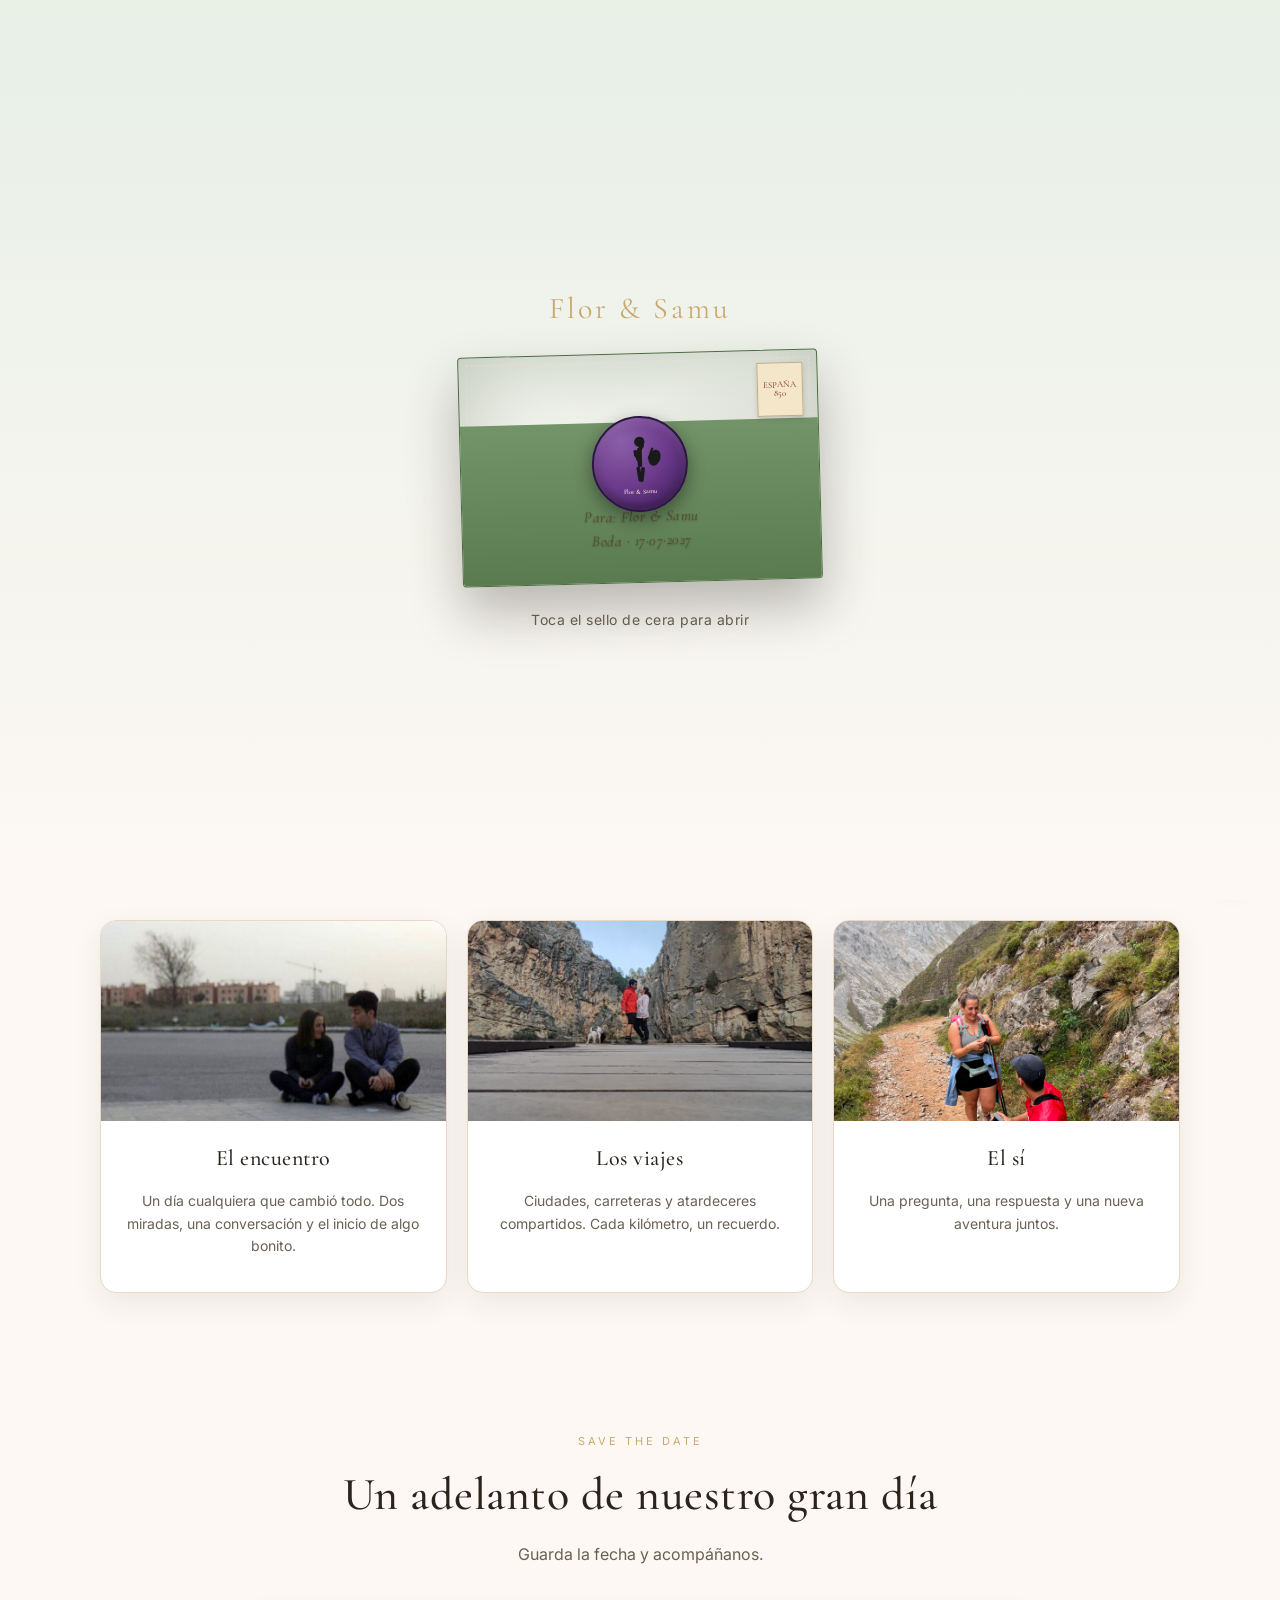
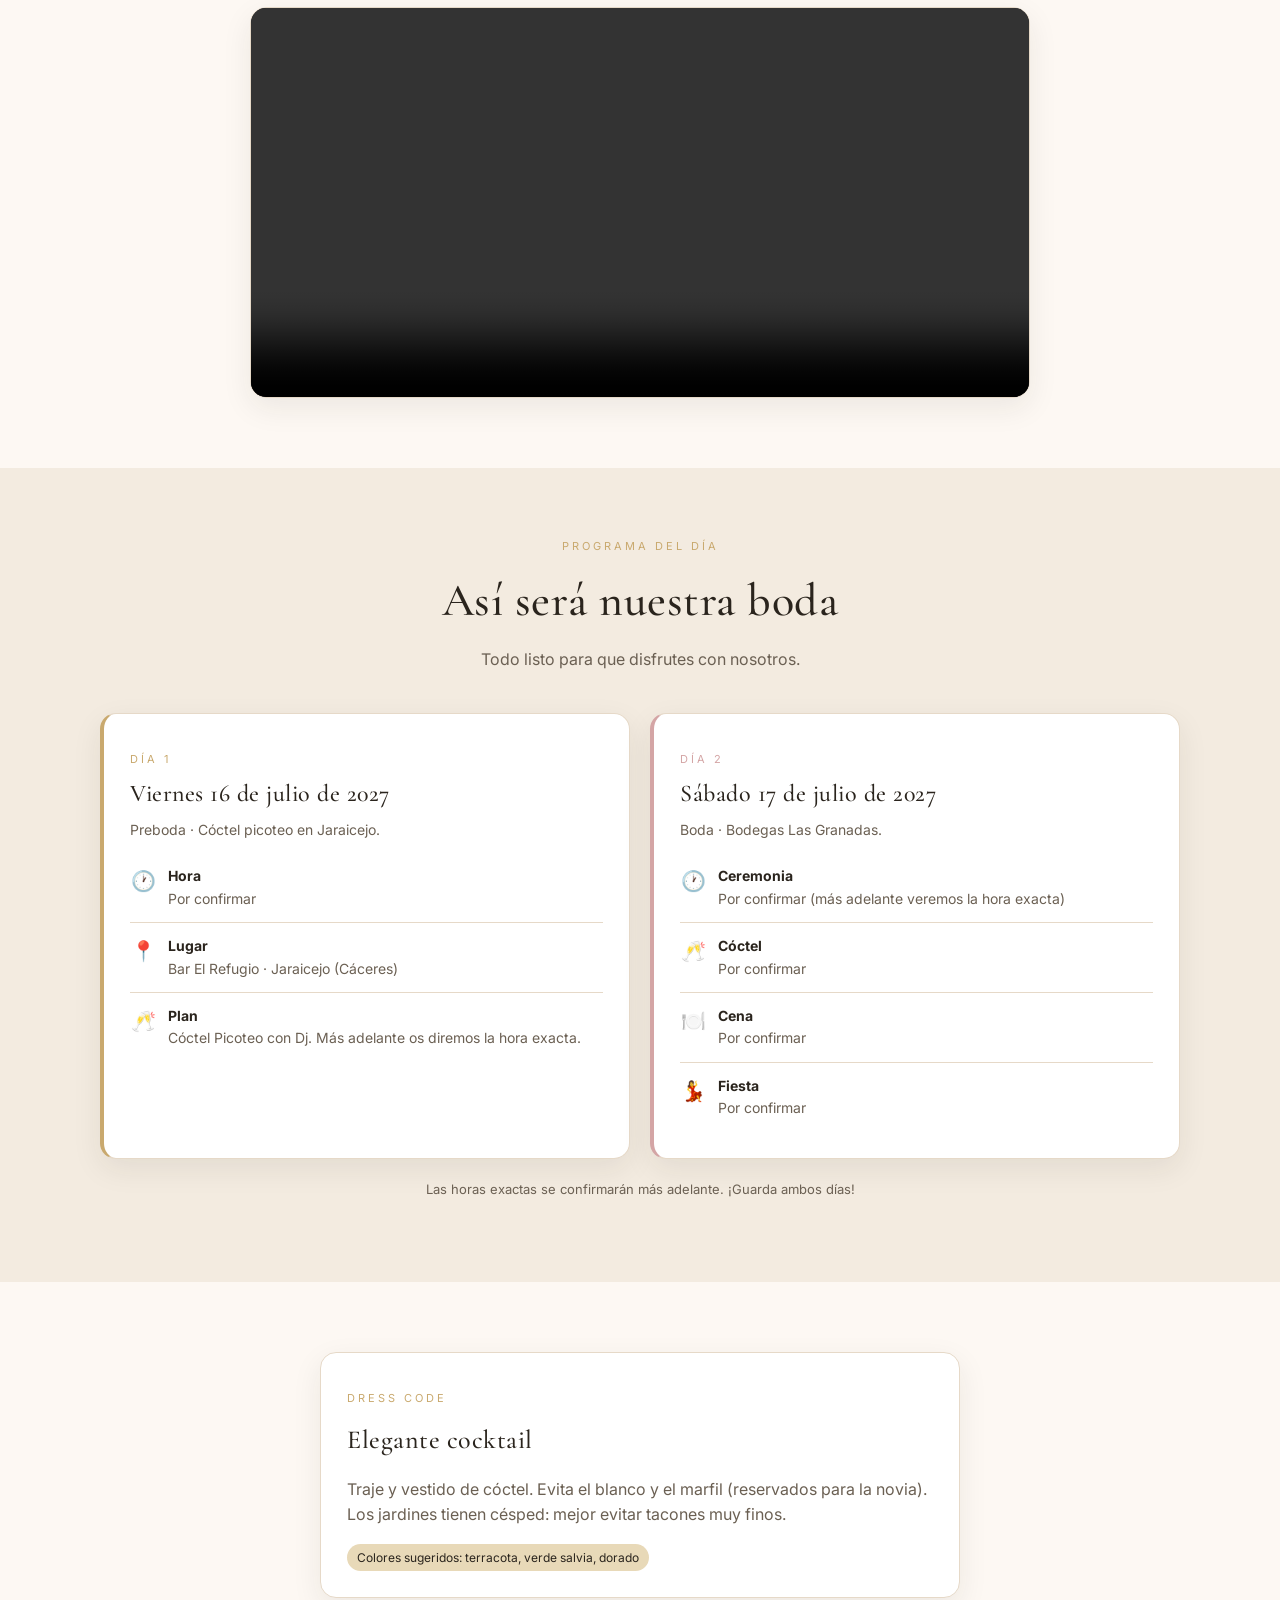
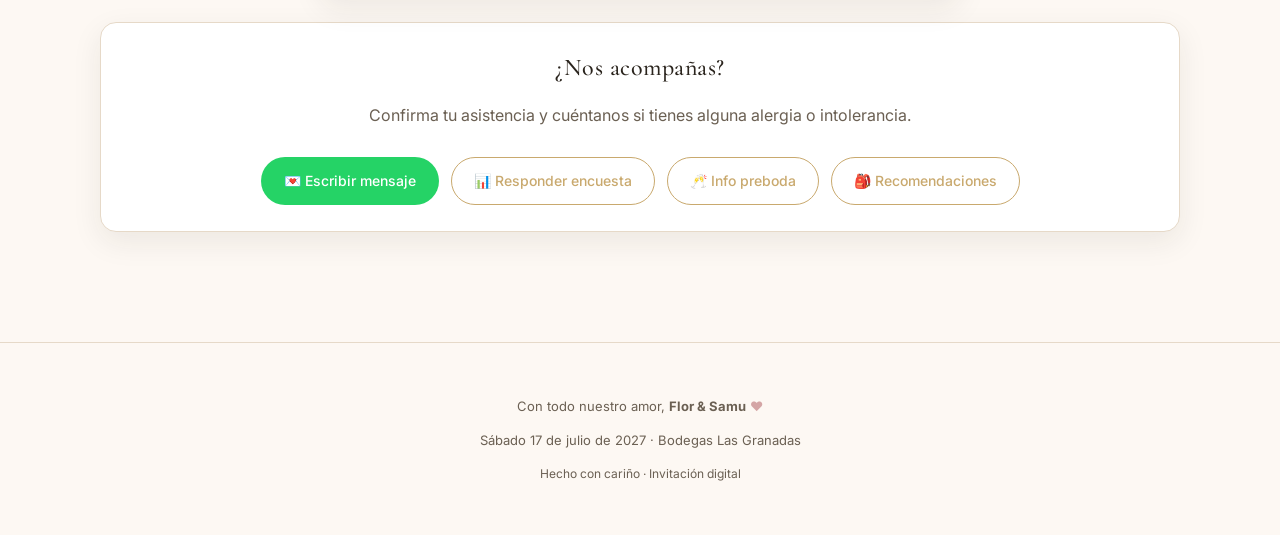
==== commit 564acbed: "Bump cache v16" ====
--- a/index.html
+++ b/index.html
@@ -8,7 +8,7 @@
   <link rel="preconnect" href="https://fonts.googleapis.com">
   <link rel="preconnect" href="https://fonts.gstatic.com" crossorigin>
   <link href="https://fonts.googleapis.com/css2?family=Cormorant+Garamond:ital,wght@0,400;0,500;0,600;1,400&family=Inter:wght@300;400;500;600&display=swap" rel="stylesheet">
-  <link rel="stylesheet" href="styles.css?v=15" />
+  <link rel="stylesheet" href="styles.css?v=16" />
 </head>
 <body data-page="index.html">
   <div id="header-slot"></div>
@@ -136,6 +136,6 @@
   </main>
 
   <div id="footer-slot"></div>
-  <script src="script.js?v=15"></script>
+  <script src="script.js?v=16"></script>
 </body>
 </html>
--- a/styles.css
+++ b/styles.css
@@ -61,6 +61,7 @@
   background: linear-gradient(180deg, #85a57a, #6f8f65);
   clip-path: polygon(0 0, 100% 0, 50% 100%);
   transform-origin: top center;
+  transform: rotateX(100deg);
   transition: transform 0.8s ease;
   z-index: 2;
   box-shadow: 0 2px 6px rgba(0,0,0,0.15);
@@ -68,16 +69,16 @@
 .envelope.opening .flap { transform: rotateX(175deg); }
 .envelope .seal {
   position: absolute; top: 110px; left: 50%; transform: translate(-50%, -50%);
-  width: 90px; height: 90px; border-radius: 50%;
-  background: radial-gradient(circle at 35% 30%, #c45a5a, #8b2e2e 60%, #5a1f1f);
+  width: 96px; height: 96px; border-radius: 50%;
+  background: radial-gradient(circle at 30% 25%, #8a5fa8, #6b3a8a 50%, #4a2568 80%, #2e1548);
   color: #f4e6c8; display: flex; align-items: center; justify-content: center;
-  font-family: 'Cormorant Garamond', serif; font-size: 13px; font-weight: 600;
-  text-align: center; line-height: 1.05; letter-spacing: 0.5px;
-  box-shadow: 0 6px 16px rgba(0,0,0,0.35), inset 0 2px 6px rgba(255,255,255,0.18), inset 0 -3px 6px rgba(0,0,0,0.3);
+  box-shadow: 0 6px 18px rgba(0,0,0,0.4), inset 0 3px 8px rgba(255,255,255,0.15), inset 0 -4px 8px rgba(0,0,0,0.35);
   z-index: 4; cursor: pointer;
-  border: 2px solid #6a2424;
+  border: 2px solid #2e1548;
   transition: transform 0.2s ease;
-}
+  overflow: hidden;
+}
+.envelope .seal svg { display: block; }
 .envelope .seal:hover { transform: translate(-50%, -50%) scale(1.06); }
 .envelope .stamp {
   position: absolute; top: 12px; right: 14px; width: 48px; height: 56px;
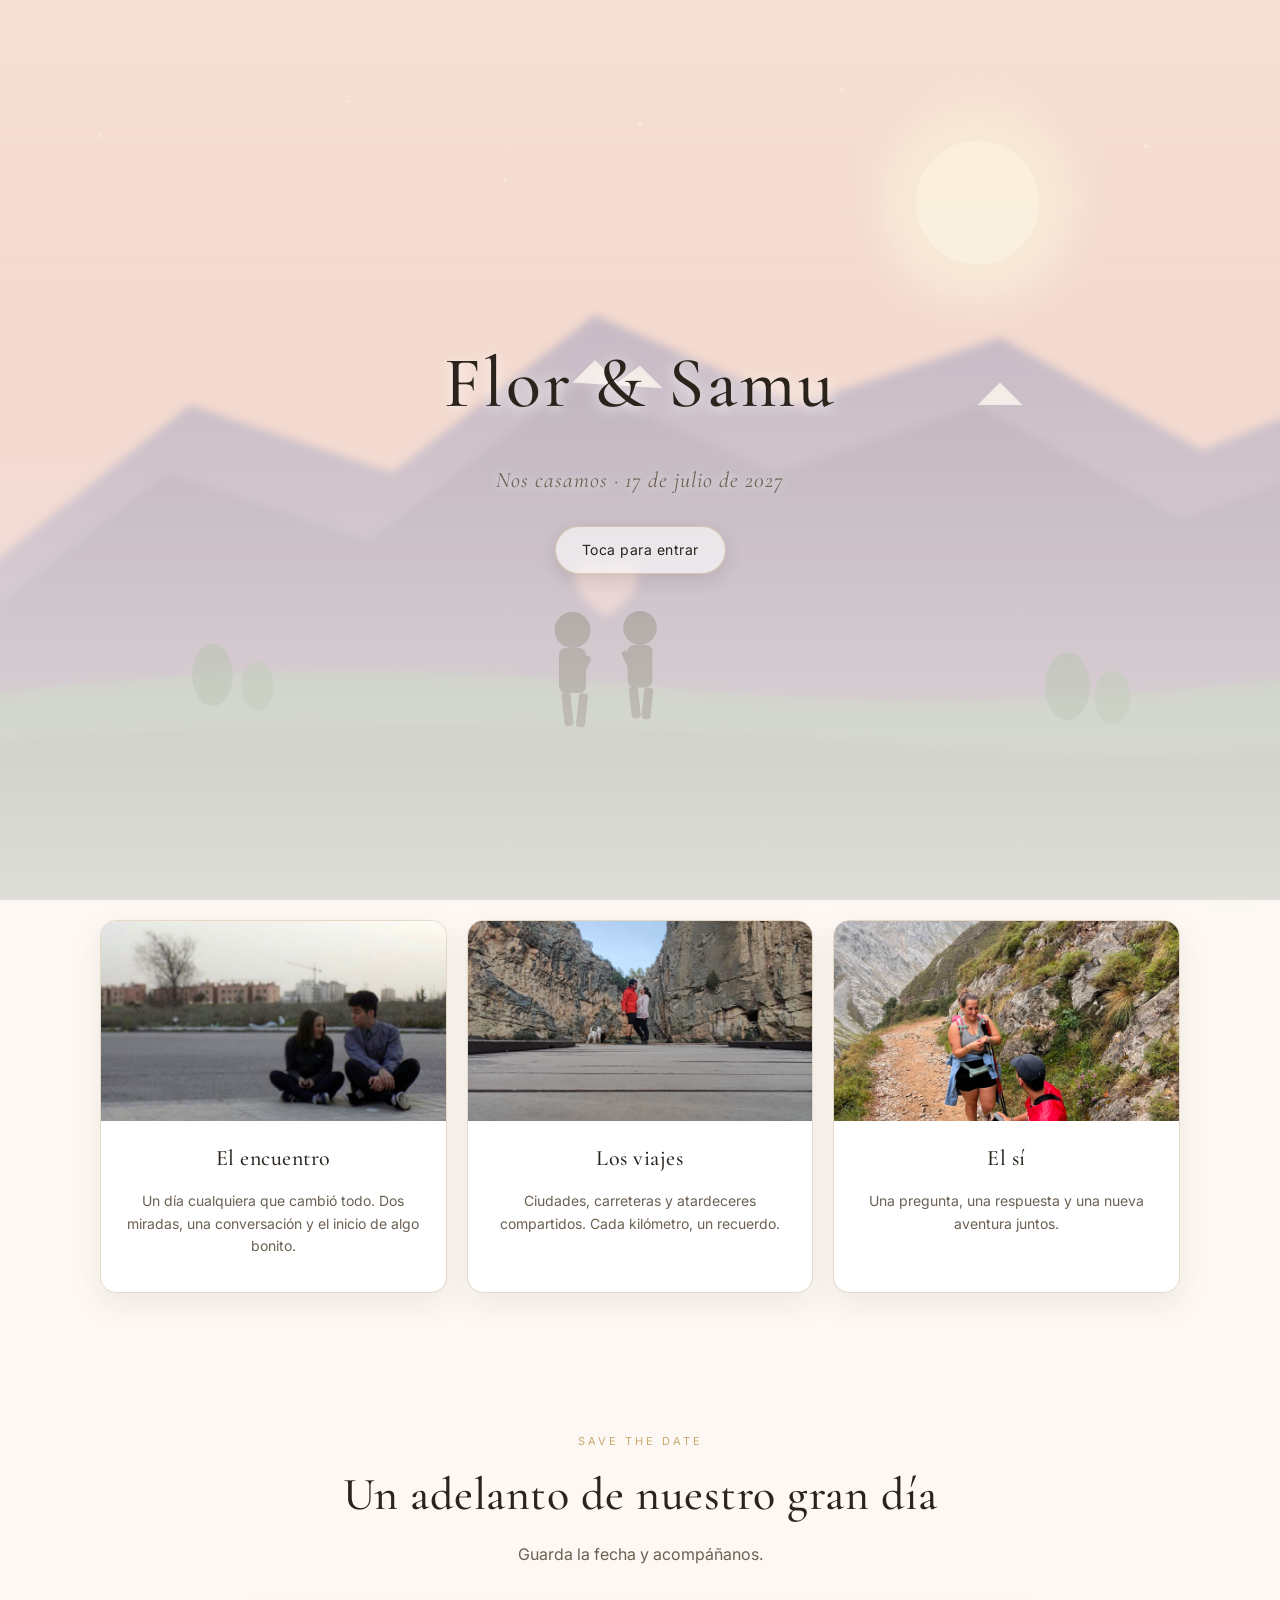
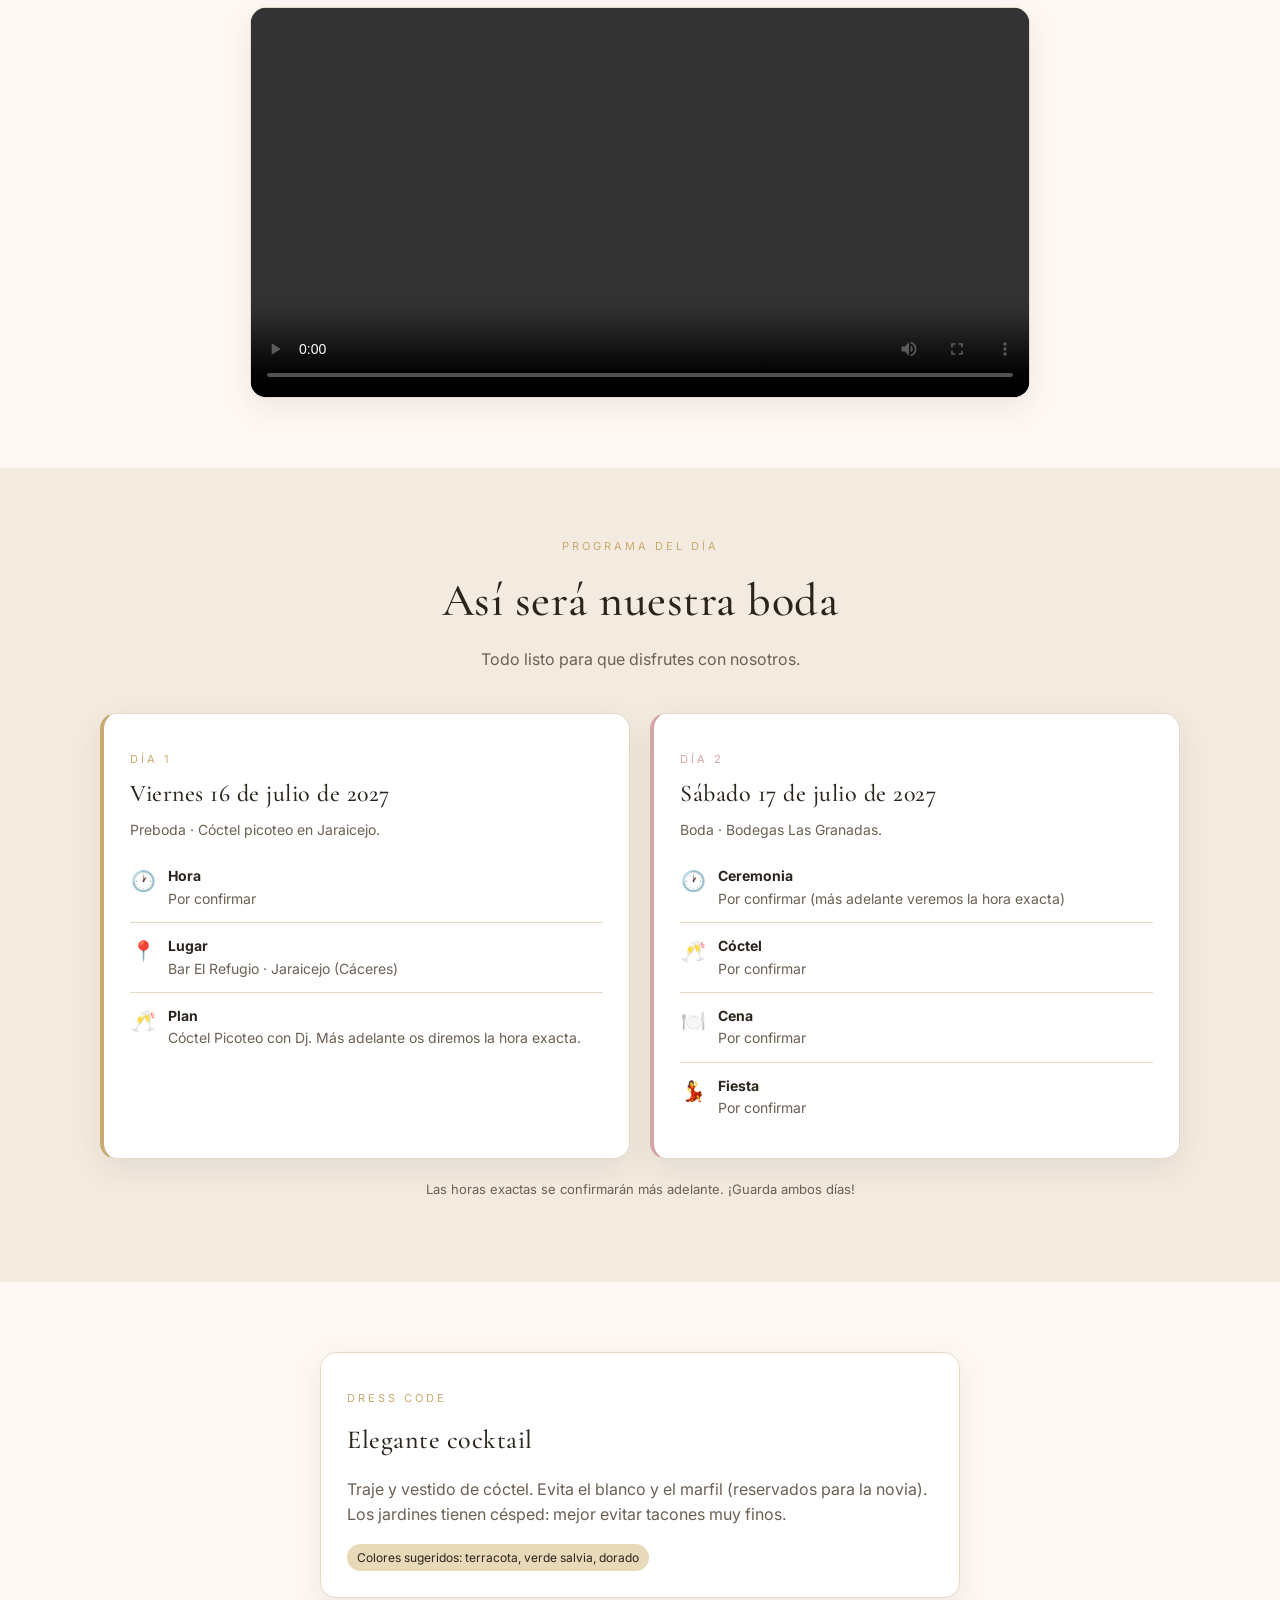
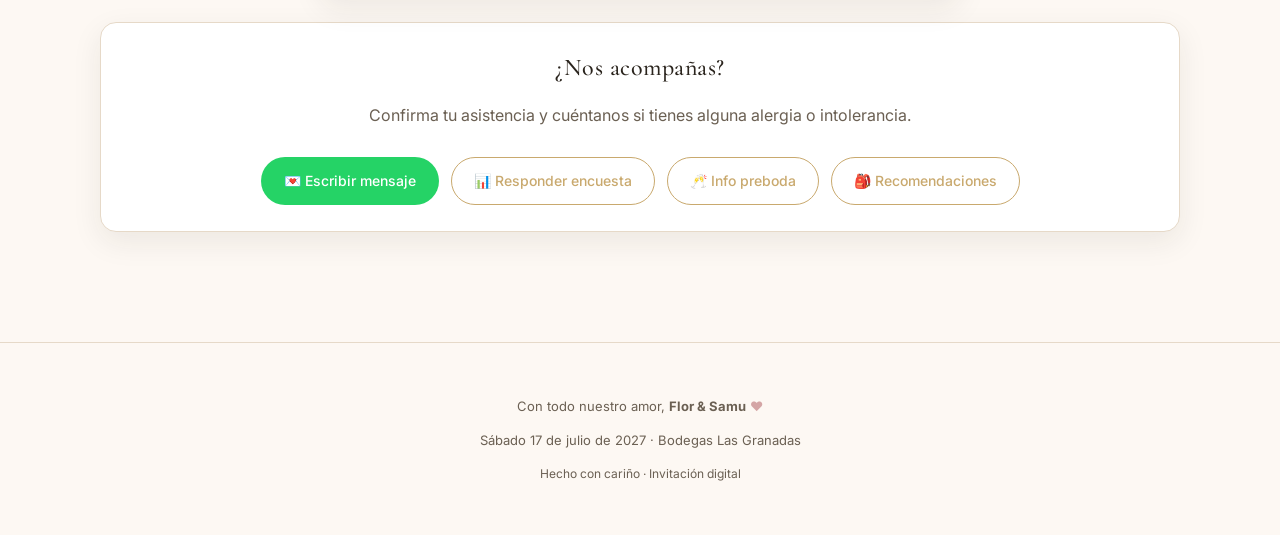
==== commit 3bd04193: "Bump cache v17" ====
--- a/index.html
+++ b/index.html
@@ -8,7 +8,7 @@
   <link rel="preconnect" href="https://fonts.googleapis.com">
   <link rel="preconnect" href="https://fonts.gstatic.com" crossorigin>
   <link href="https://fonts.googleapis.com/css2?family=Cormorant+Garamond:ital,wght@0,400;0,500;0,600;1,400&family=Inter:wght@300;400;500;600&display=swap" rel="stylesheet">
-  <link rel="stylesheet" href="styles.css?v=16" />
+  <link rel="stylesheet" href="styles.css?v=17" />
 </head>
 <body data-page="index.html">
   <div id="header-slot"></div>
@@ -136,6 +136,6 @@
   </main>
 
   <div id="footer-slot"></div>
-  <script src="script.js?v=16"></script>
+  <script src="script.js?v=17"></script>
 </body>
 </html>
--- a/styles.css
+++ b/styles.css
@@ -28,11 +28,41 @@
 /* Sobre de entrada */
 #envelope-overlay {
   position: fixed; inset: 0; z-index: 9999;
-  background: linear-gradient(180deg, #e8f0e6, #fdf8f3);
+  background: url("media/lovers-mountain.svg") center/cover no-repeat;
   display: flex; align-items: center; justify-content: center;
-  transition: opacity 0.7s ease;
+  transition: opacity 0.9s ease;
+  cursor: pointer;
+}
+#envelope-overlay::before {
+  content: ""; position: absolute; inset: 0;
+  background: linear-gradient(180deg, rgba(253,248,243,0.3) 0%, rgba(253,248,243,0.78) 100%);
+  pointer-events: none;
 }
 #envelope-overlay.hidden { opacity: 0; pointer-events: none; }
+.lovers-content { position: relative; z-index: 2; text-align: center; padding: 20px; }
+.lovers-title {
+  font-family: 'Cormorant Garamond', serif; font-size: clamp(40px, 9vw, 72px);
+  color: var(--ink); letter-spacing: 3px; margin: 0 0 8px;
+  text-shadow: 0 2px 14px rgba(255,255,255,0.9);
+}
+.lovers-sub {
+  font-family: 'Cormorant Garamond', serif; font-style: italic;
+  font-size: clamp(16px, 3vw, 22px); color: var(--muted);
+  margin-bottom: 28px; letter-spacing: 1px;
+  text-shadow: 0 1px 8px rgba(255,255,255,0.9);
+}
+.lovers-hint {
+  display: inline-block; padding: 12px 26px; border-radius: 999px;
+  background: rgba(255,255,255,0.6); backdrop-filter: blur(6px);
+  color: var(--ink); font-size: 14px; letter-spacing: 0.5px;
+  border: 1px solid rgba(184,147,90,0.4);
+  box-shadow: 0 6px 18px rgba(42,36,29,0.12);
+  animation: pulse 2.2s ease-in-out infinite;
+}
+@keyframes pulse {
+  0%, 100% { transform: scale(1); }
+  50% { transform: scale(1.05); }
+}
 .envelope-wrap { text-align: center; }
 .envelope {
   position: relative; width: 360px; height: 230px;
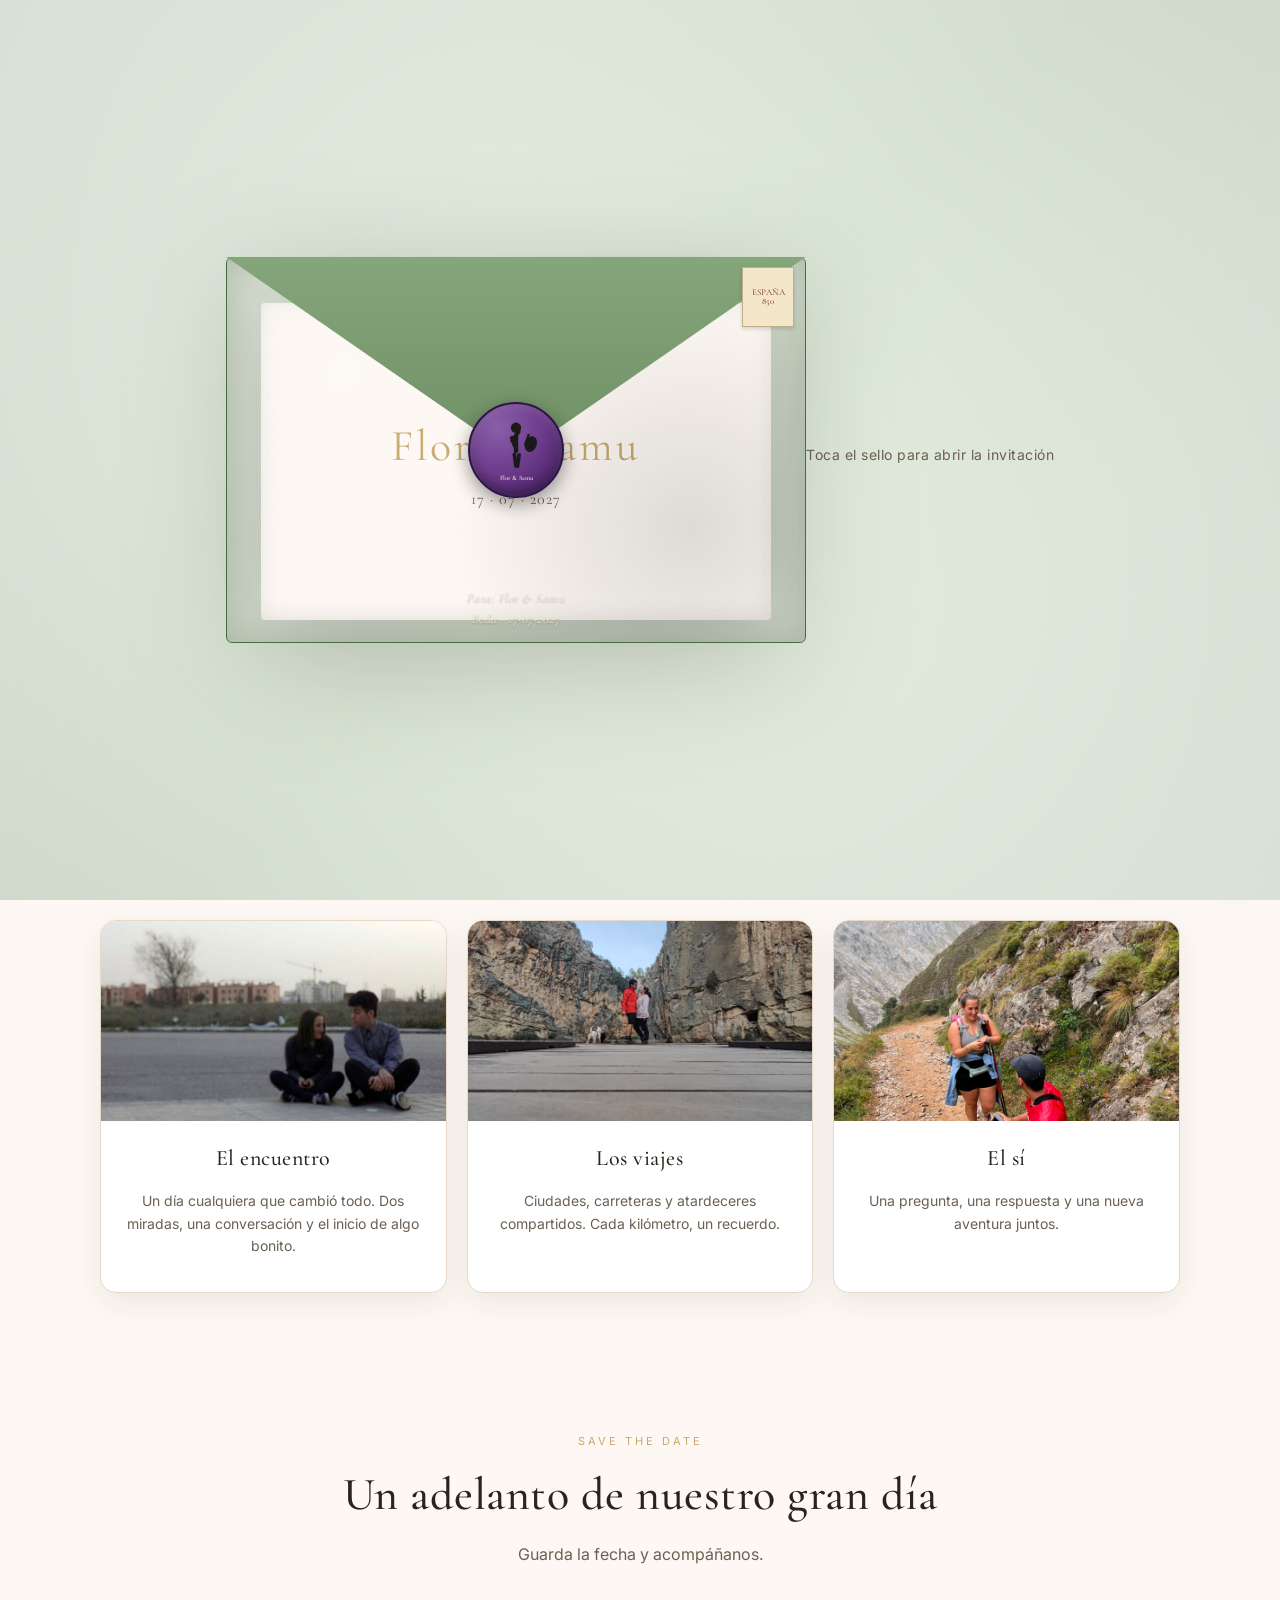
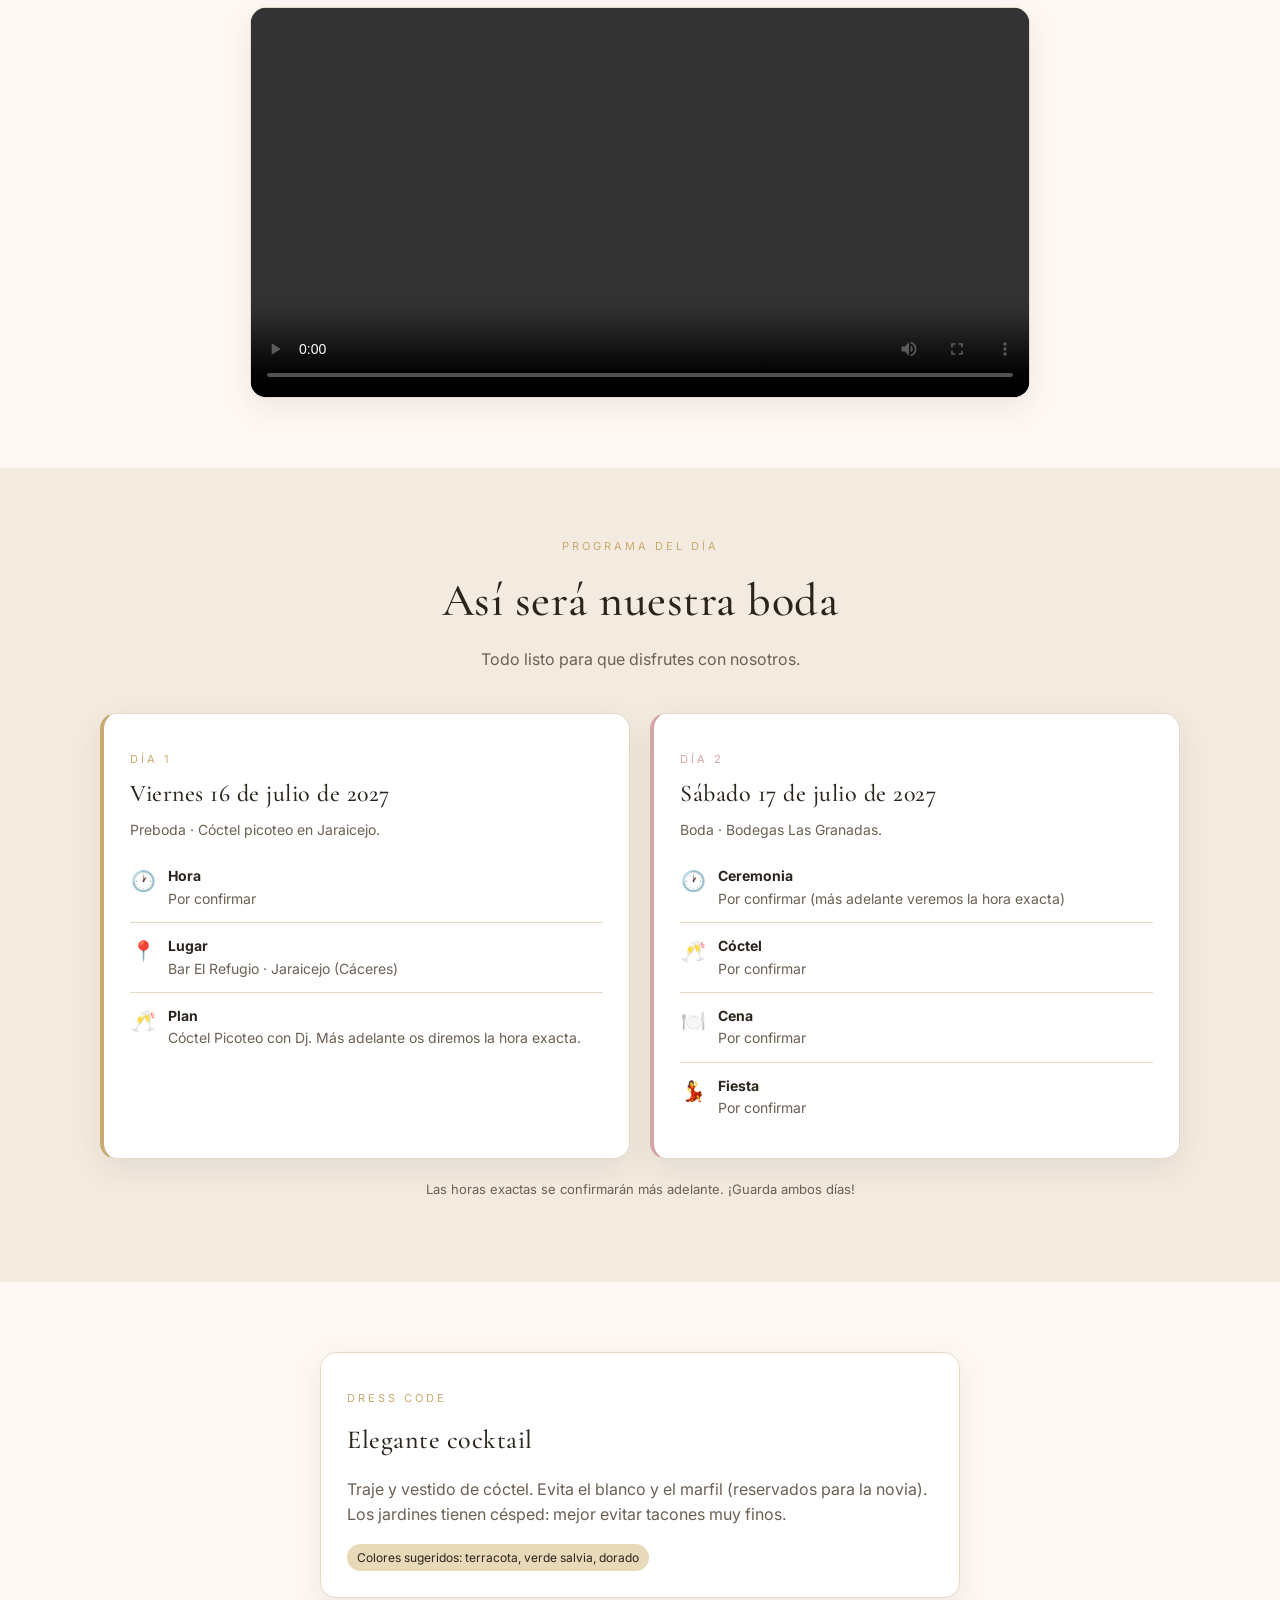
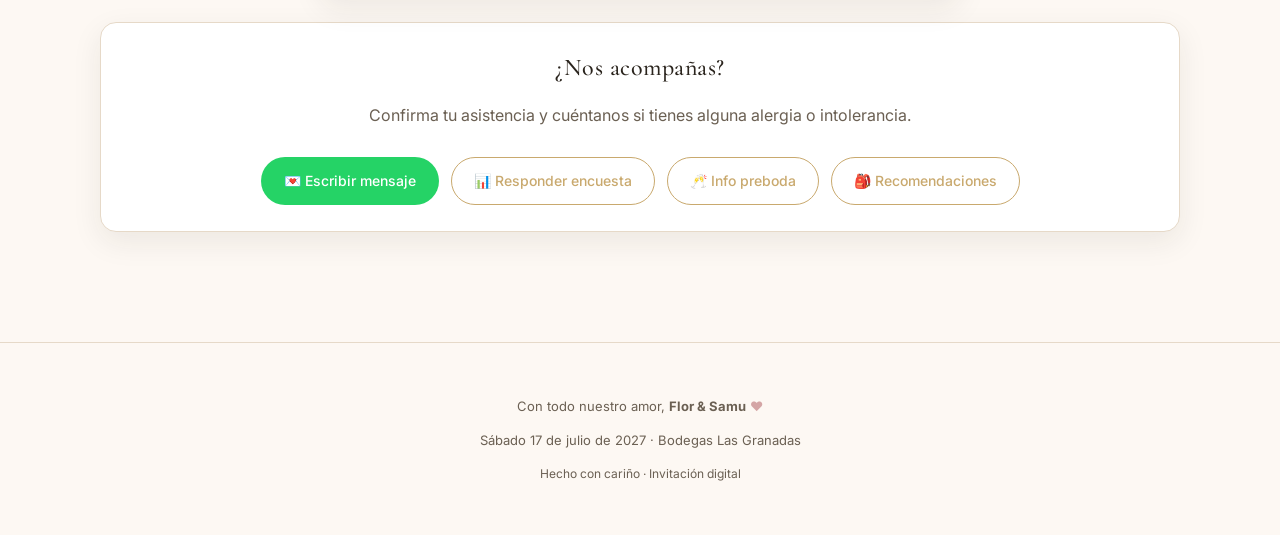
==== commit 3426115d: "Bump cache v18" ====
--- a/index.html
+++ b/index.html
@@ -8,7 +8,7 @@
   <link rel="preconnect" href="https://fonts.googleapis.com">
   <link rel="preconnect" href="https://fonts.gstatic.com" crossorigin>
   <link href="https://fonts.googleapis.com/css2?family=Cormorant+Garamond:ital,wght@0,400;0,500;0,600;1,400&family=Inter:wght@300;400;500;600&display=swap" rel="stylesheet">
-  <link rel="stylesheet" href="styles.css?v=17" />
+  <link rel="stylesheet" href="styles.css?v=18" />
 </head>
 <body data-page="index.html">
   <div id="header-slot"></div>
@@ -136,6 +136,6 @@
   </main>
 
   <div id="footer-slot"></div>
-  <script src="script.js?v=17"></script>
+  <script src="script.js?v=18"></script>
 </body>
 </html>
--- a/styles.css
+++ b/styles.css
@@ -28,40 +28,92 @@
 /* Sobre de entrada */
 #envelope-overlay {
   position: fixed; inset: 0; z-index: 9999;
-  background: url("media/lovers-mountain.svg") center/cover no-repeat;
-  display: flex; align-items: center; justify-content: center;
-  transition: opacity 0.9s ease;
+  background: linear-gradient(135deg, #e8f0e6 0%, #dce8d8 50%, #e8f0e6 100%);
+  display: flex; align-items: center; justify-content: center;
+  transition: opacity 0.8s ease;
   cursor: pointer;
+  overflow: hidden;
 }
 #envelope-overlay::before {
   content: ""; position: absolute; inset: 0;
-  background: linear-gradient(180deg, rgba(253,248,243,0.3) 0%, rgba(253,248,243,0.78) 100%);
+  background: radial-gradient(circle at 50% 50%, transparent 30%, rgba(42,36,29,0.08) 100%);
   pointer-events: none;
 }
 #envelope-overlay.hidden { opacity: 0; pointer-events: none; }
-.lovers-content { position: relative; z-index: 2; text-align: center; padding: 20px; }
-.lovers-title {
-  font-family: 'Cormorant Garamond', serif; font-size: clamp(40px, 9vw, 72px);
-  color: var(--ink); letter-spacing: 3px; margin: 0 0 8px;
-  text-shadow: 0 2px 14px rgba(255,255,255,0.9);
-}
-.lovers-sub {
+
+.env-scene {
+  position: relative; width: min(88vw, 580px); aspect-ratio: 3 / 2;
+  filter: drop-shadow(0 30px 60px rgba(42,36,29,0.25));
+}
+.env-inner {
+  position: absolute; inset: 12% 6% 6% 6%;
+  background: #fdf8f3;
+  border-radius: 4px;
+  box-shadow: inset 0 0 24px rgba(42,36,29,0.08);
+  display: flex; align-items: center; justify-content: center;
+  flex-direction: column; z-index: 0;
+  font-family: 'Cormorant Garamond', serif;
+}
+.env-inner .env-names {
+  font-size: clamp(28px, 6vw, 44px); color: var(--gold); letter-spacing: 3px;
+  text-shadow: 0 1px 4px rgba(255,255,255,0.8);
+}
+.env-inner .env-date {
+  font-size: clamp(13px, 2.5vw, 16px); color: var(--muted); margin-top: 6px;
+  letter-spacing: 1px;
+}
+.env-body {
+  position: absolute; inset: 0; z-index: 1;
+  background: linear-gradient(180deg, #7a9a6f 0%, #5f7f55 100%);
+  border-radius: 6px;
+  border: 1px solid #4a6a40;
+  background-image:
+    radial-gradient(circle at 20% 30%, rgba(255,255,255,0.08) 0%, transparent 40%),
+    radial-gradient(circle at 80% 70%, rgba(0,0,0,0.12) 0%, transparent 45%);
+  box-shadow: inset 0 0 40px rgba(40,60,30,0.25);
+}
+.env-flap {
+  position: absolute; top: 0; left: 0; right: 0; height: 52%;
+  background: linear-gradient(180deg, #85a57a 0%, #6f8f65 100%);
+  clip-path: polygon(0 0, 100% 0, 50% 100%);
+  transform-origin: top center;
+  transform: rotateX(0deg);
+  transition: transform 1s cubic-bezier(0.4, 0, 0.2, 1);
+  z-index: 3;
+  box-shadow: 0 4px 14px rgba(0,0,0,0.2);
+}
+.env-scene.open .env-flap { transform: rotateX(170deg); }
+.env-seal {
+  position: absolute; top: 50%; left: 50%; transform: translate(-50%, -50%);
+  width: 96px; height: 96px; border-radius: 50%;
+  background: radial-gradient(circle at 30% 25%, #8a5fa8, #6b3a8a 50%, #4a2568 80%, #2e1548);
+  box-shadow: 0 6px 18px rgba(0,0,0,0.4), inset 0 3px 8px rgba(255,255,255,0.15), inset 0 -4px 8px rgba(0,0,0,0.35);
+  z-index: 4; cursor: pointer;
+  border: 2px solid #2e1548;
+  display: flex; align-items: center; justify-content: center;
+  transition: transform 0.3s ease, opacity 0.6s ease;
+}
+.env-seal svg { display: block; }
+.env-seal.breaking { transform: translate(-50%, -50%) scale(1.4); opacity: 0; }
+.env-stamp {
+  position: absolute; top: 10px; right: 12px; width: 52px; height: 60px;
+  background: #f4e6c8; border: 1px solid #bfae8a;
+  box-shadow: 0 2px 4px rgba(0,0,0,0.15);
+  display: flex; align-items: center; justify-content: center;
+  font-family: 'Cormorant Garamond', serif; font-size: 9px; color: #7a2e2e;
+  text-align: center; line-height: 1; z-index: 3;
+  background-image: radial-gradient(circle, transparent 3px, #f4e6c8 3.5px);
+  background-size: 8px 8px;
+}
+.env-address {
+  position: absolute; bottom: 14px; left: 16px; right: 16px;
   font-family: 'Cormorant Garamond', serif; font-style: italic;
-  font-size: clamp(16px, 3vw, 22px); color: var(--muted);
-  margin-bottom: 28px; letter-spacing: 1px;
-  text-shadow: 0 1px 8px rgba(255,255,255,0.9);
-}
-.lovers-hint {
-  display: inline-block; padding: 12px 26px; border-radius: 999px;
-  background: rgba(255,255,255,0.6); backdrop-filter: blur(6px);
-  color: var(--ink); font-size: 14px; letter-spacing: 0.5px;
-  border: 1px solid rgba(184,147,90,0.4);
-  box-shadow: 0 6px 18px rgba(42,36,29,0.12);
-  animation: pulse 2.2s ease-in-out infinite;
-}
-@keyframes pulse {
-  0%, 100% { transform: scale(1); }
-  50% { transform: scale(1.05); }
+  font-size: 13px; color: #f4e6c8; text-align: center; z-index: 2;
+  letter-spacing: 0.5px; text-shadow: 0 1px 2px rgba(0,0,0,0.3);
+}
+.env-hint {
+  margin-top: 24px; color: var(--muted); font-size: 14px; letter-spacing: 0.5px;
+  text-align: center;
 }
 .envelope-wrap { text-align: center; }
 .envelope {
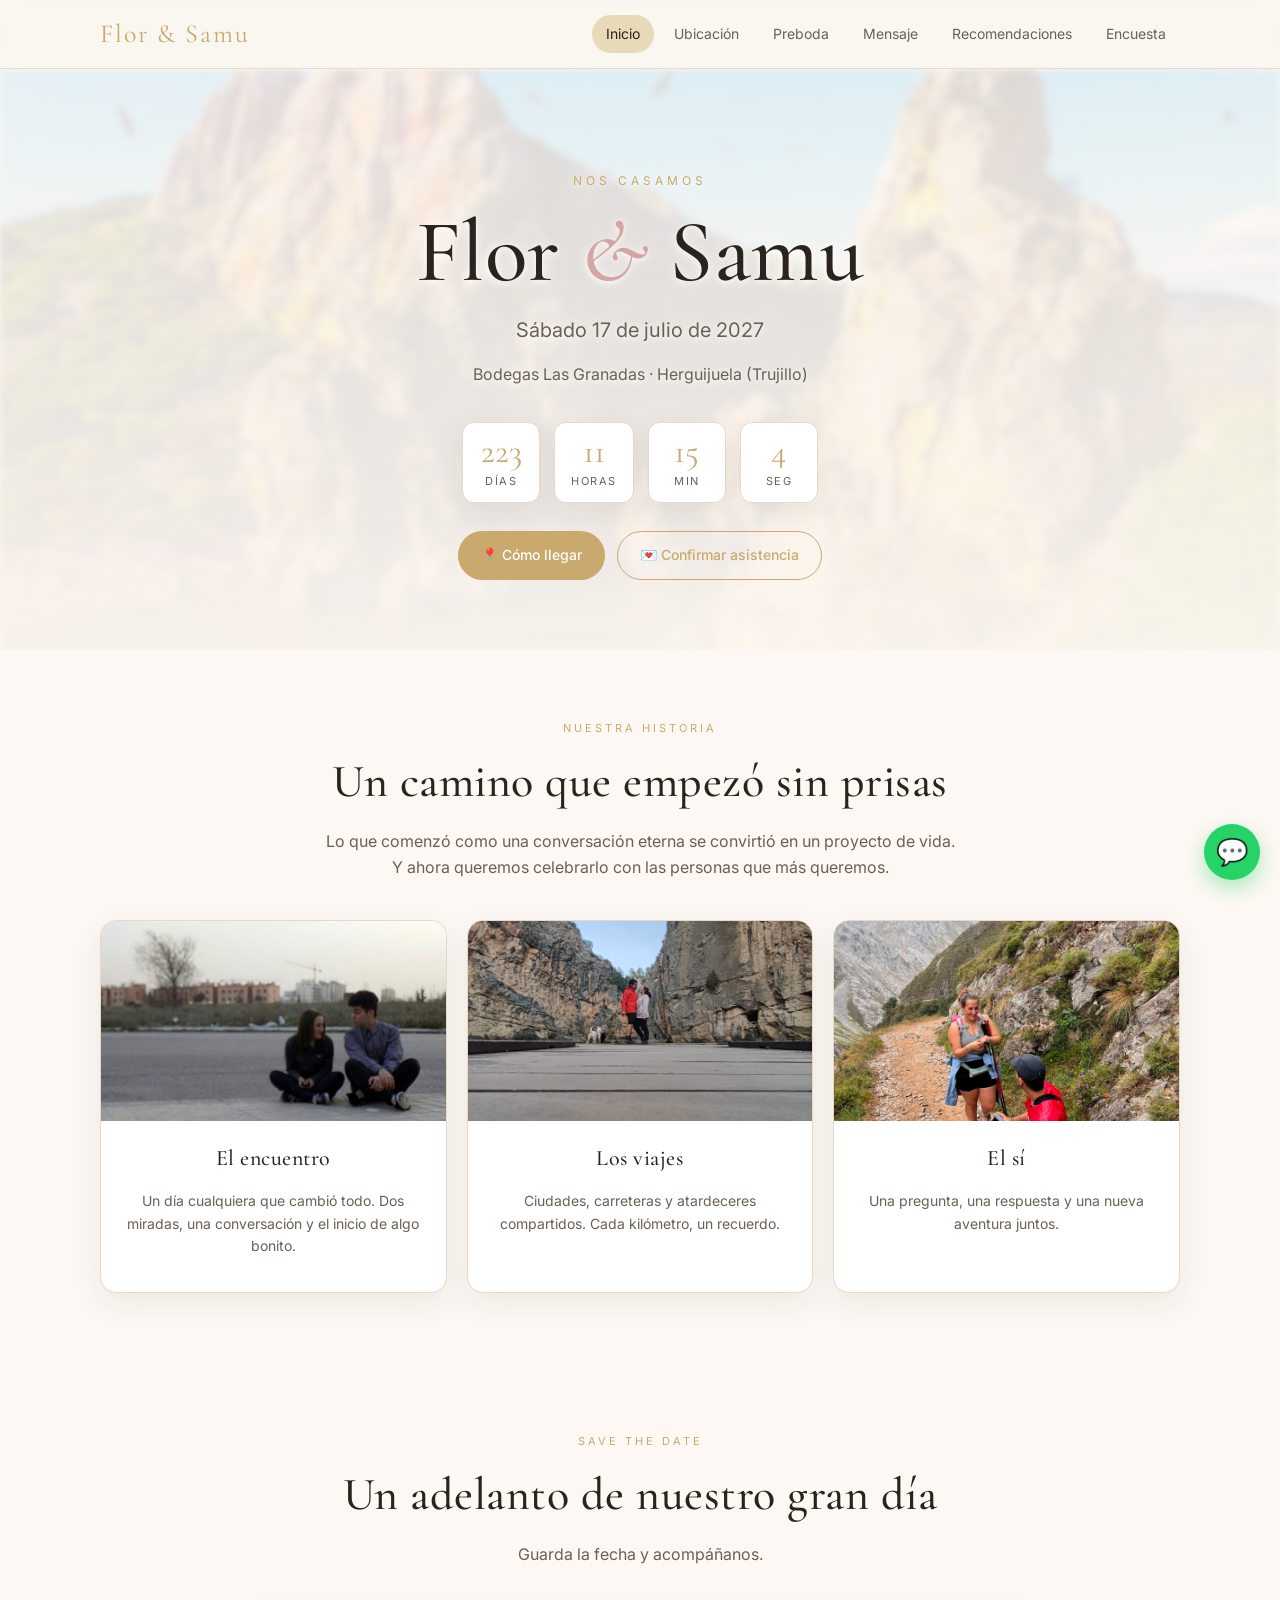
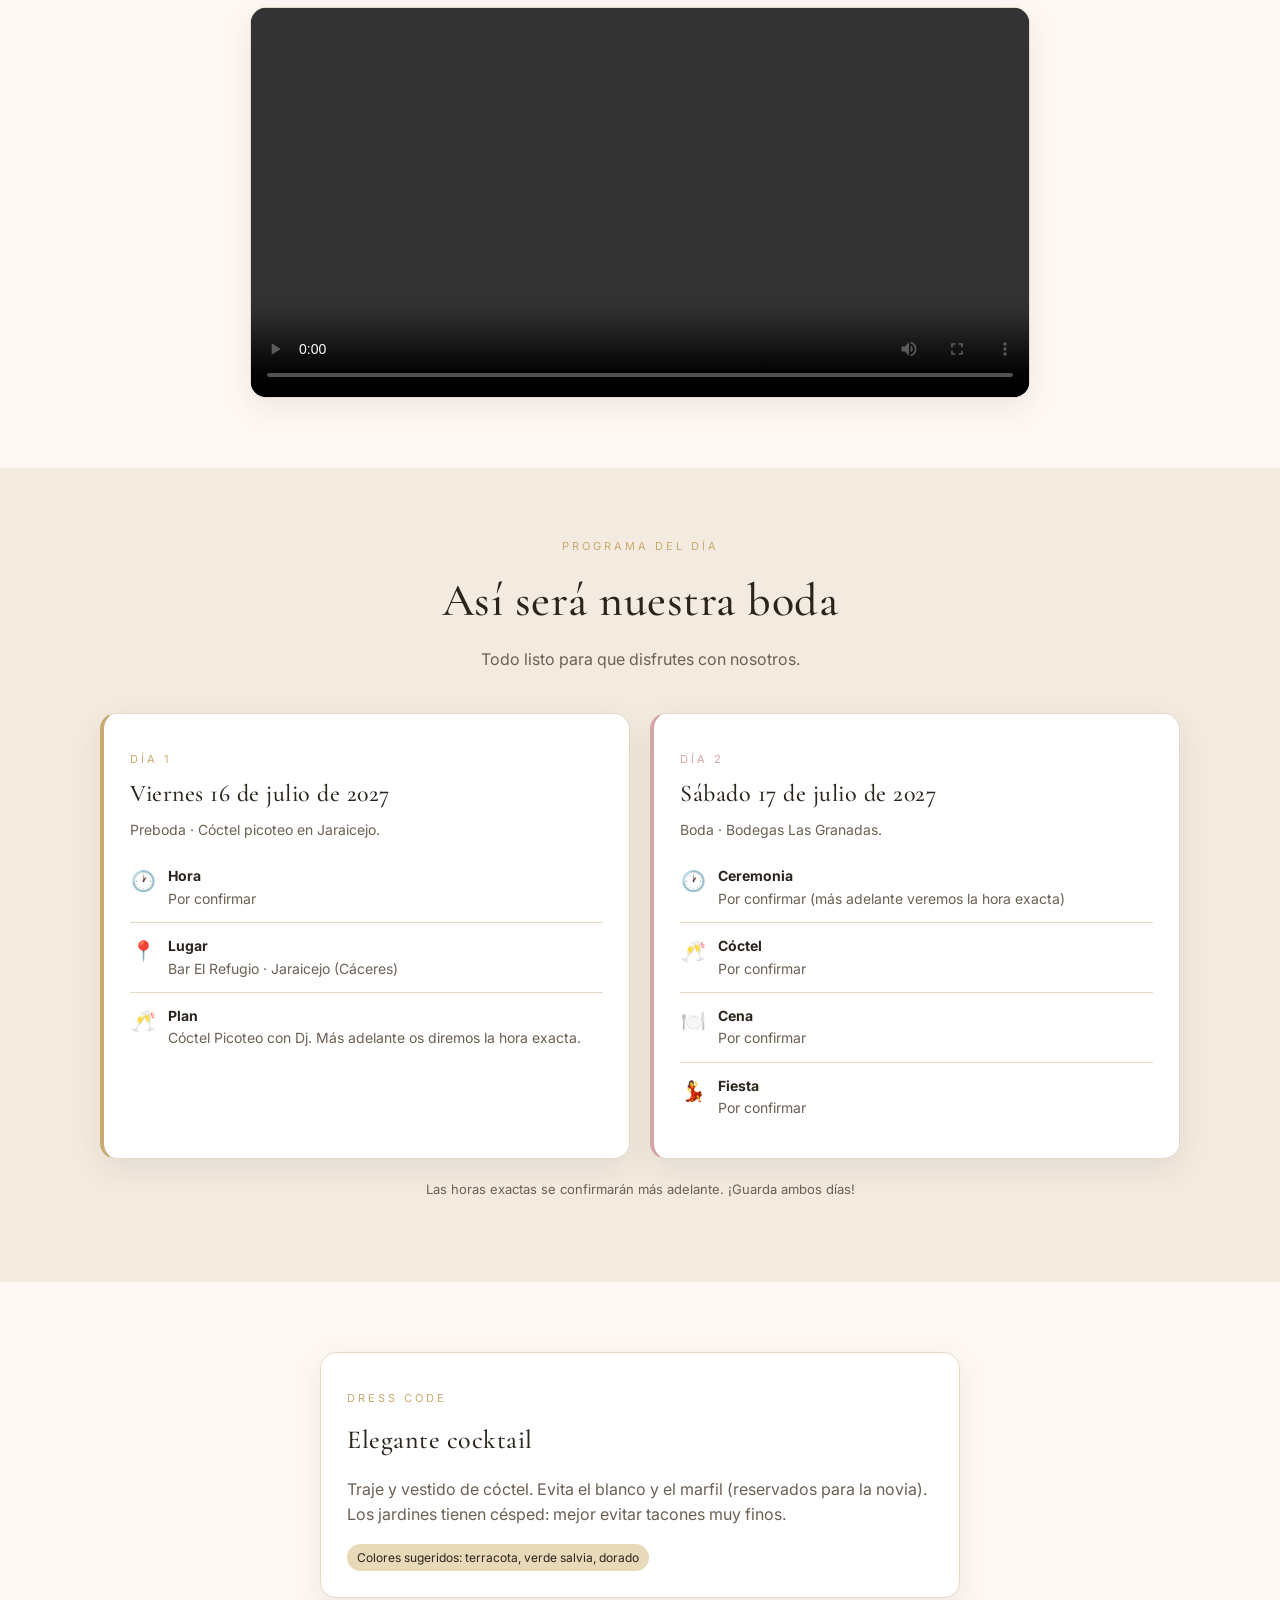
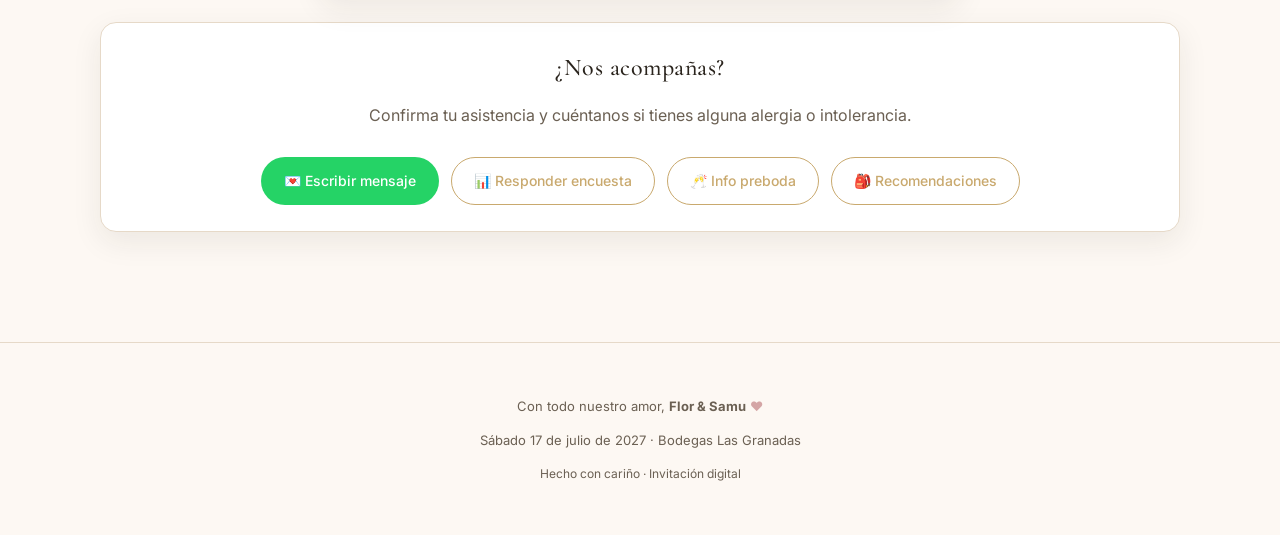
==== commit 94d01946: "Bump cache v19" ====
--- a/index.html
+++ b/index.html
@@ -8,7 +8,7 @@
   <link rel="preconnect" href="https://fonts.googleapis.com">
   <link rel="preconnect" href="https://fonts.gstatic.com" crossorigin>
   <link href="https://fonts.googleapis.com/css2?family=Cormorant+Garamond:ital,wght@0,400;0,500;0,600;1,400&family=Inter:wght@300;400;500;600&display=swap" rel="stylesheet">
-  <link rel="stylesheet" href="styles.css?v=18" />
+  <link rel="stylesheet" href="styles.css?v=19" />
 </head>
 <body data-page="index.html">
   <div id="header-slot"></div>
@@ -136,6 +136,6 @@
   </main>
 
   <div id="footer-slot"></div>
-  <script src="script.js?v=18"></script>
+  <script src="script.js?v=19"></script>
 </body>
 </html>
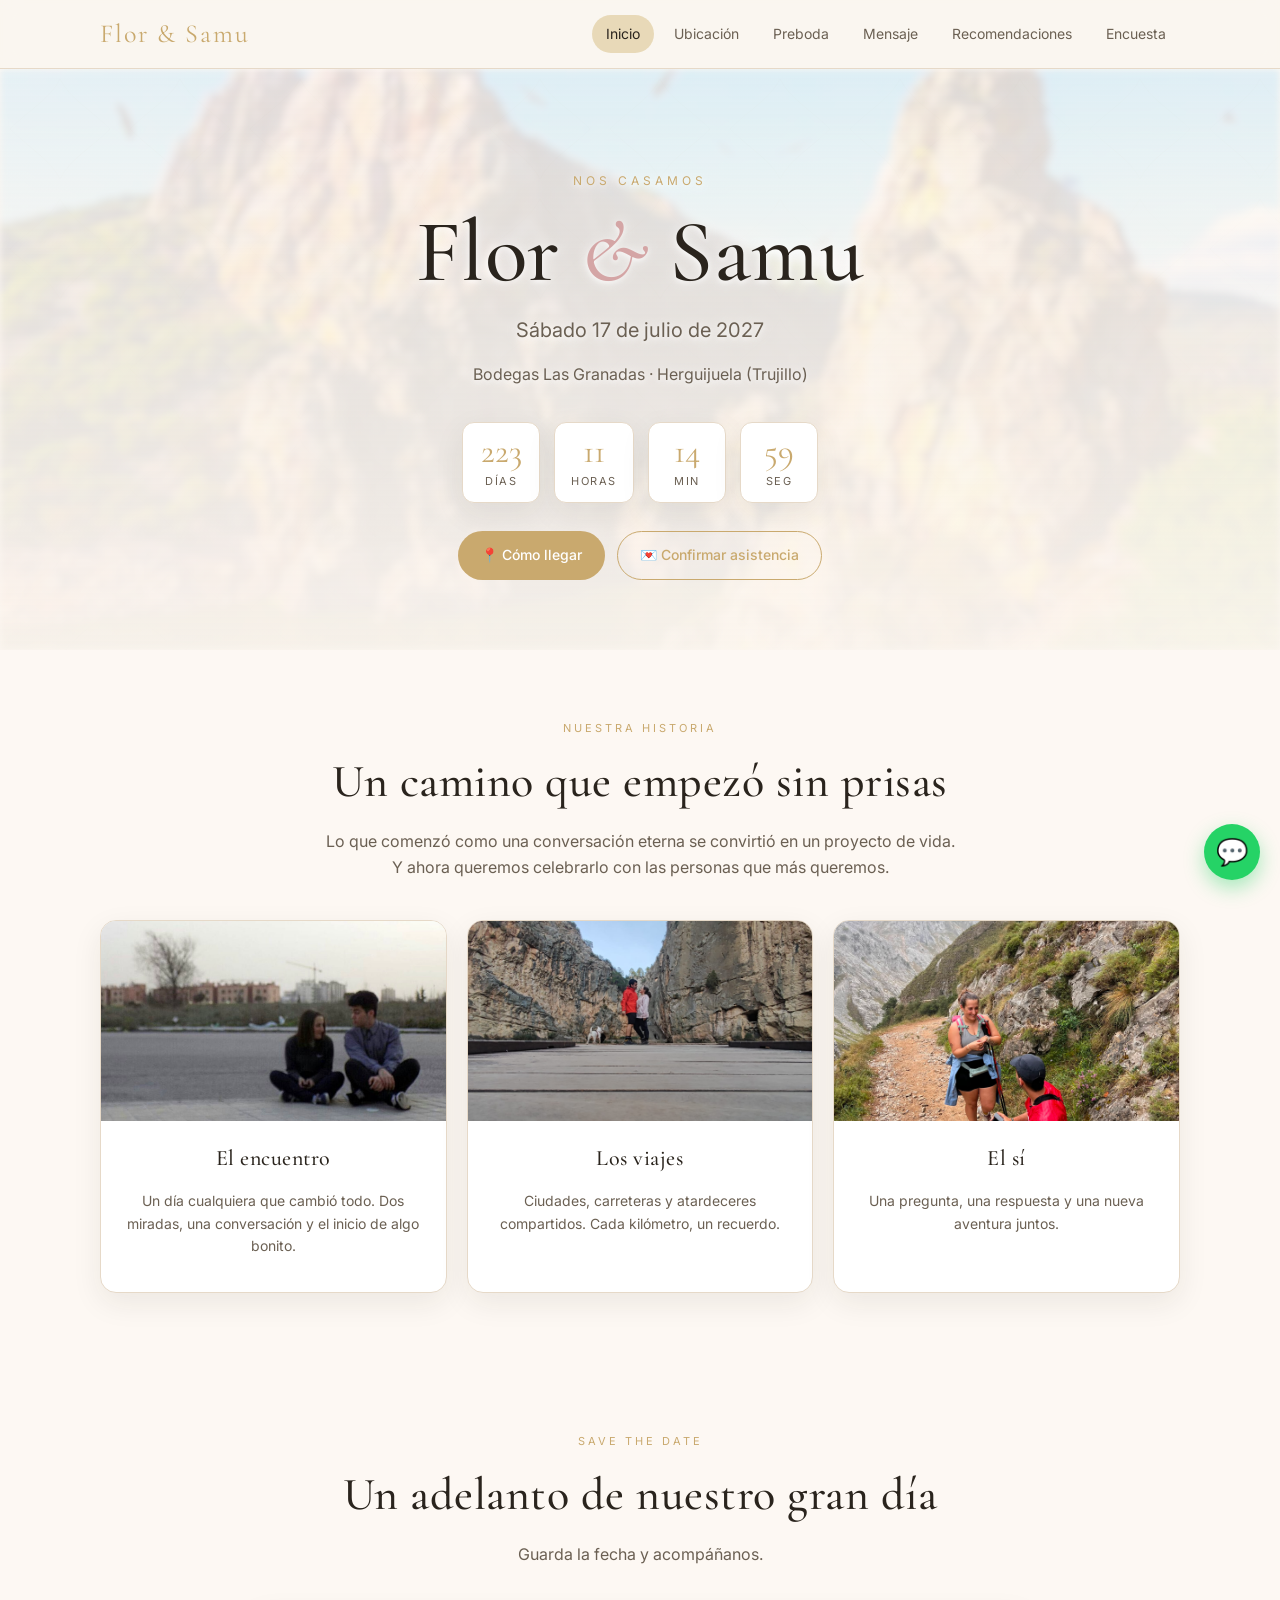
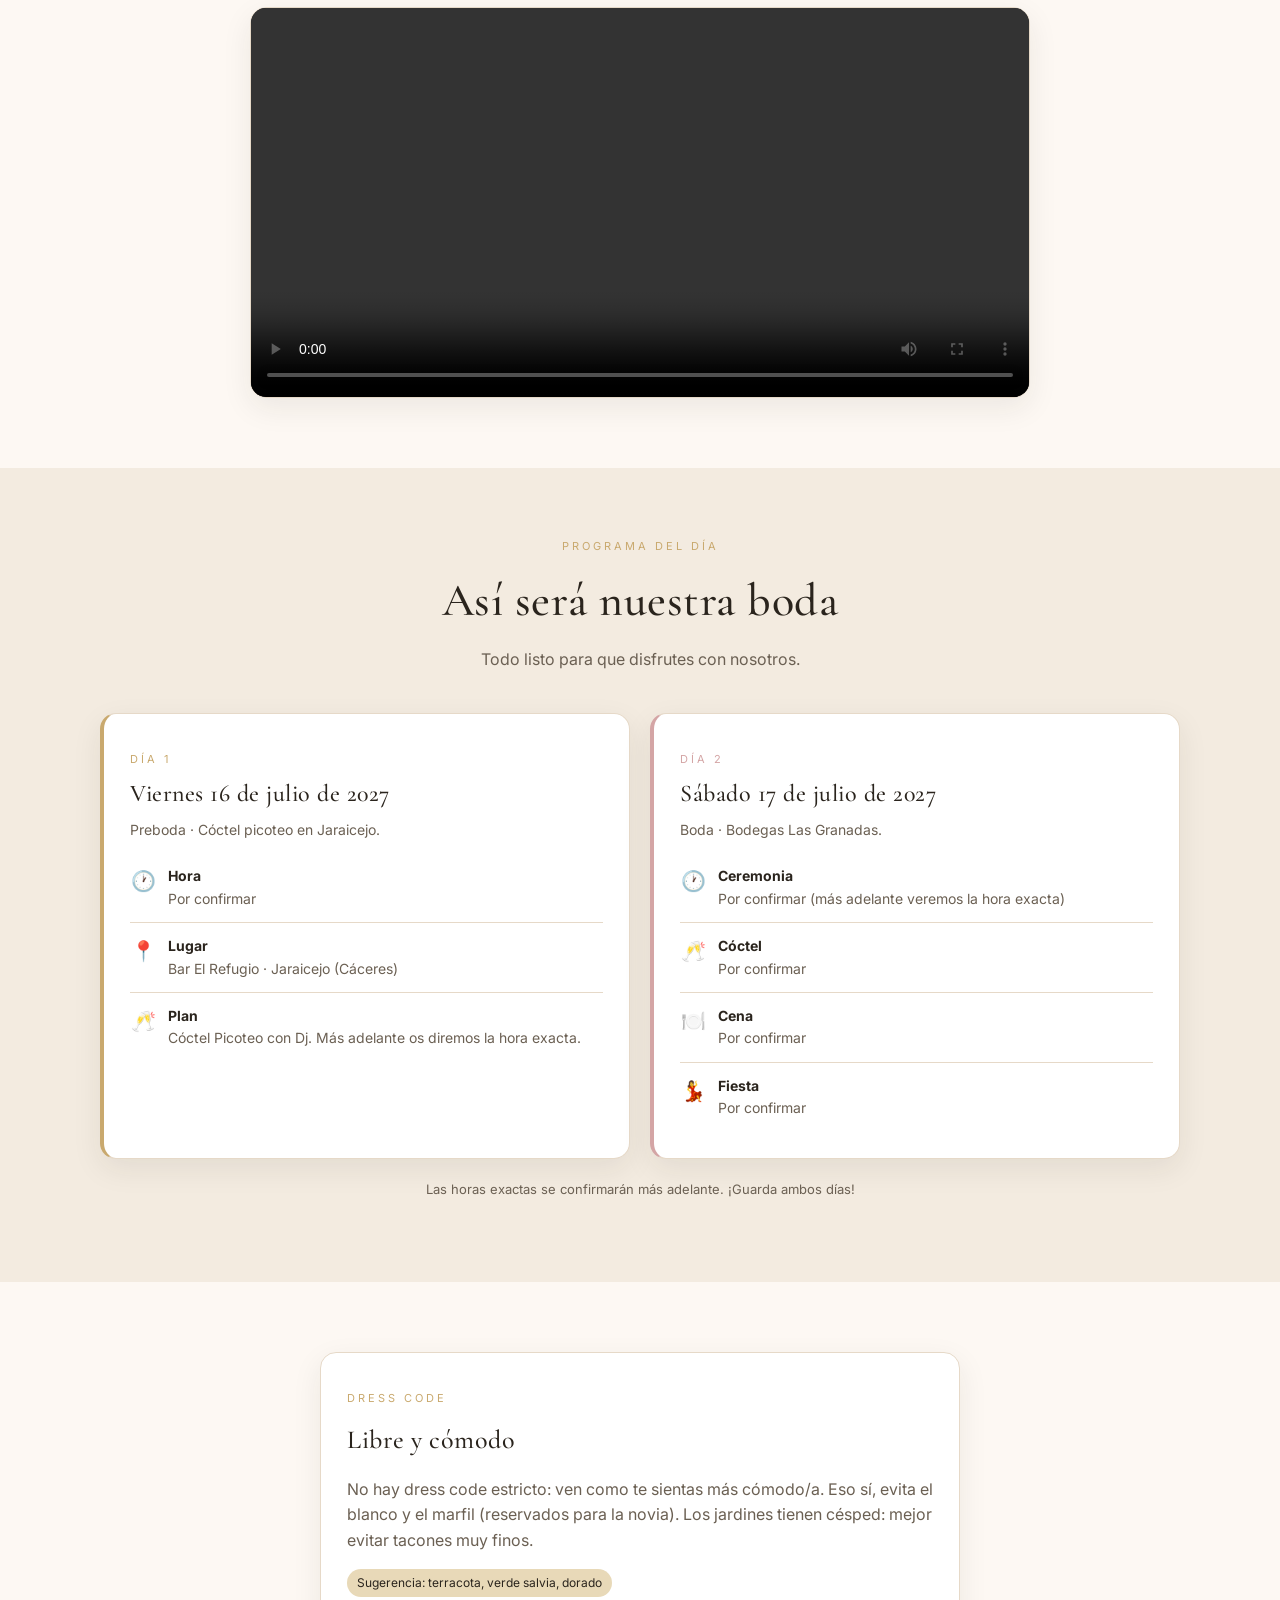
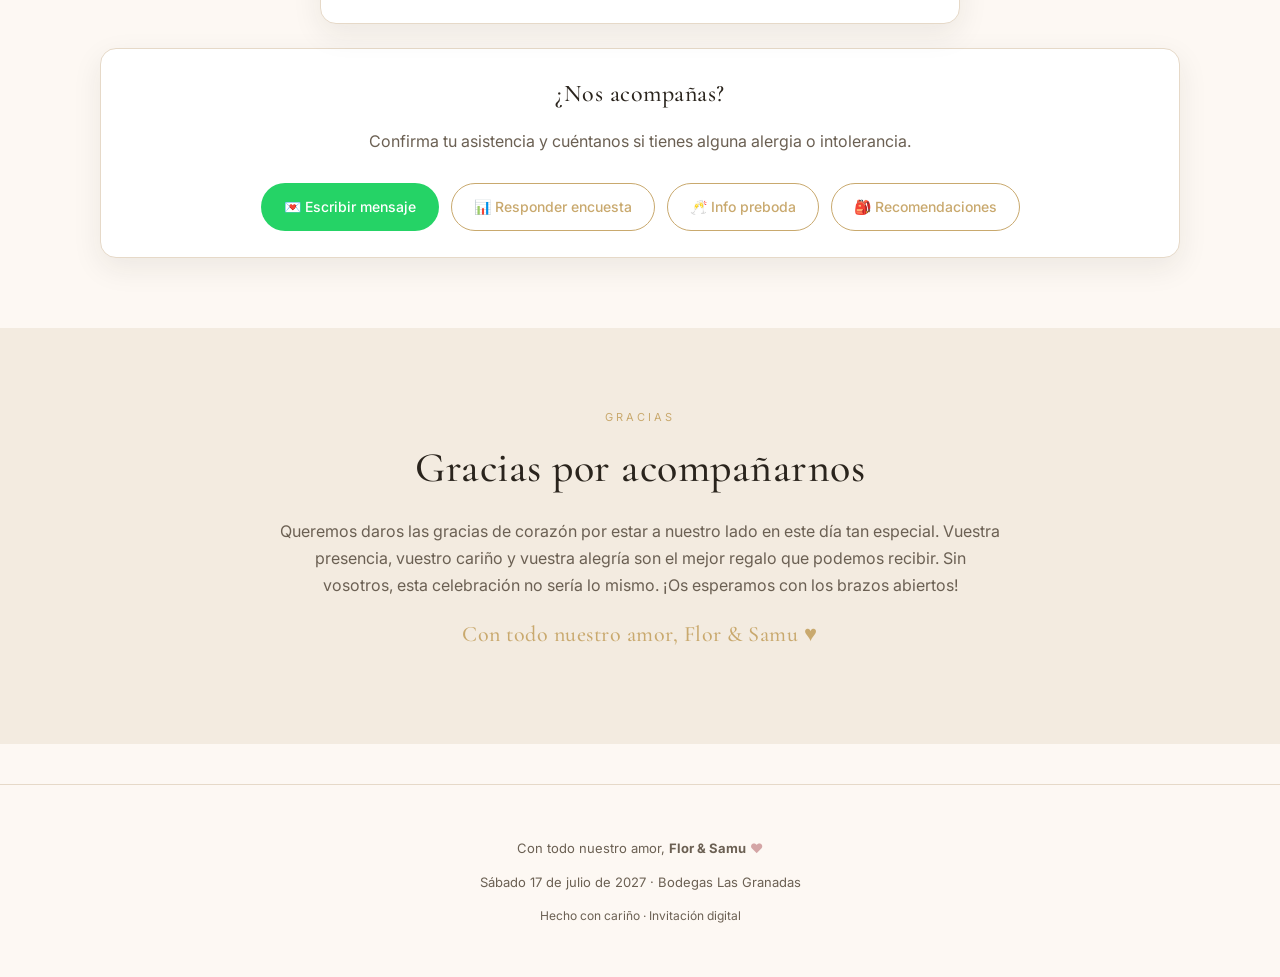
==== commit c4cd01d7: "Dress code libre y mensaje de agradecimiento" ====
--- a/index.html
+++ b/index.html
@@ -115,9 +115,9 @@
         <div class="grid" style="max-width:640px;margin:0 auto;">
           <div class="card">
             <p class="eyebrow" style="text-transform:uppercase;letter-spacing:3px;font-size:11px;color:var(--gold);">Dress code</p>
-            <h3 class="serif" style="font-size:26px;margin:6px 0 10px;">Elegante cocktail</h3>
-            <p style="color:var(--muted);">Traje y vestido de cóctel. Evita el blanco y el marfil (reservados para la novia). Los jardines tienen césped: mejor evitar tacones muy finos.</p>
-            <div class="mt-2"><span class="tag">Colores sugeridos: terracota, verde salvia, dorado</span></div>
+            <h3 class="serif" style="font-size:26px;margin:6px 0 10px;">Libre y cómodo</h3>
+            <p style="color:var(--muted);">No hay dress code estricto: ven como te sientas más cómodo/a. Eso sí, evita el blanco y el marfil (reservados para la novia). Los jardines tienen césped: mejor evitar tacones muy finos.</p>
+            <div class="mt-2"><span class="tag">Sugerencia: terracota, verde salvia, dorado</span></div>
           </div>
         </div>
 
@@ -135,6 +135,15 @@
     </section>
   </main>
 
+  <section class="section" style="background:var(--bg-2);">
+    <div class="container" style="max-width:760px;text-align:center;">
+      <p class="eyebrow" style="text-transform:uppercase;letter-spacing:3px;font-size:11px;color:var(--gold);margin-bottom:8px;">Gracias</p>
+      <h2 class="serif" style="font-size:clamp(28px,5vw,42px);margin:0 0 14px;">Gracias por acompañarnos</h2>
+      <p style="color:var(--muted);font-size:16px;line-height:1.7;">Queremos daros las gracias de corazón por estar a nuestro lado en este día tan especial. Vuestra presencia, vuestro cariño y vuestra alegría son el mejor regalo que podemos recibir. Sin vosotros, esta celebración no sería lo mismo. ¡Os esperamos con los brazos abiertos!</p>
+      <p class="serif" style="font-size:22px;color:var(--gold);margin-top:18px;">Con todo nuestro amor, Flor &amp; Samu ♥</p>
+    </div>
+  </section>
+
   <div id="footer-slot"></div>
   <script src="script.js?v=19"></script>
 </body>
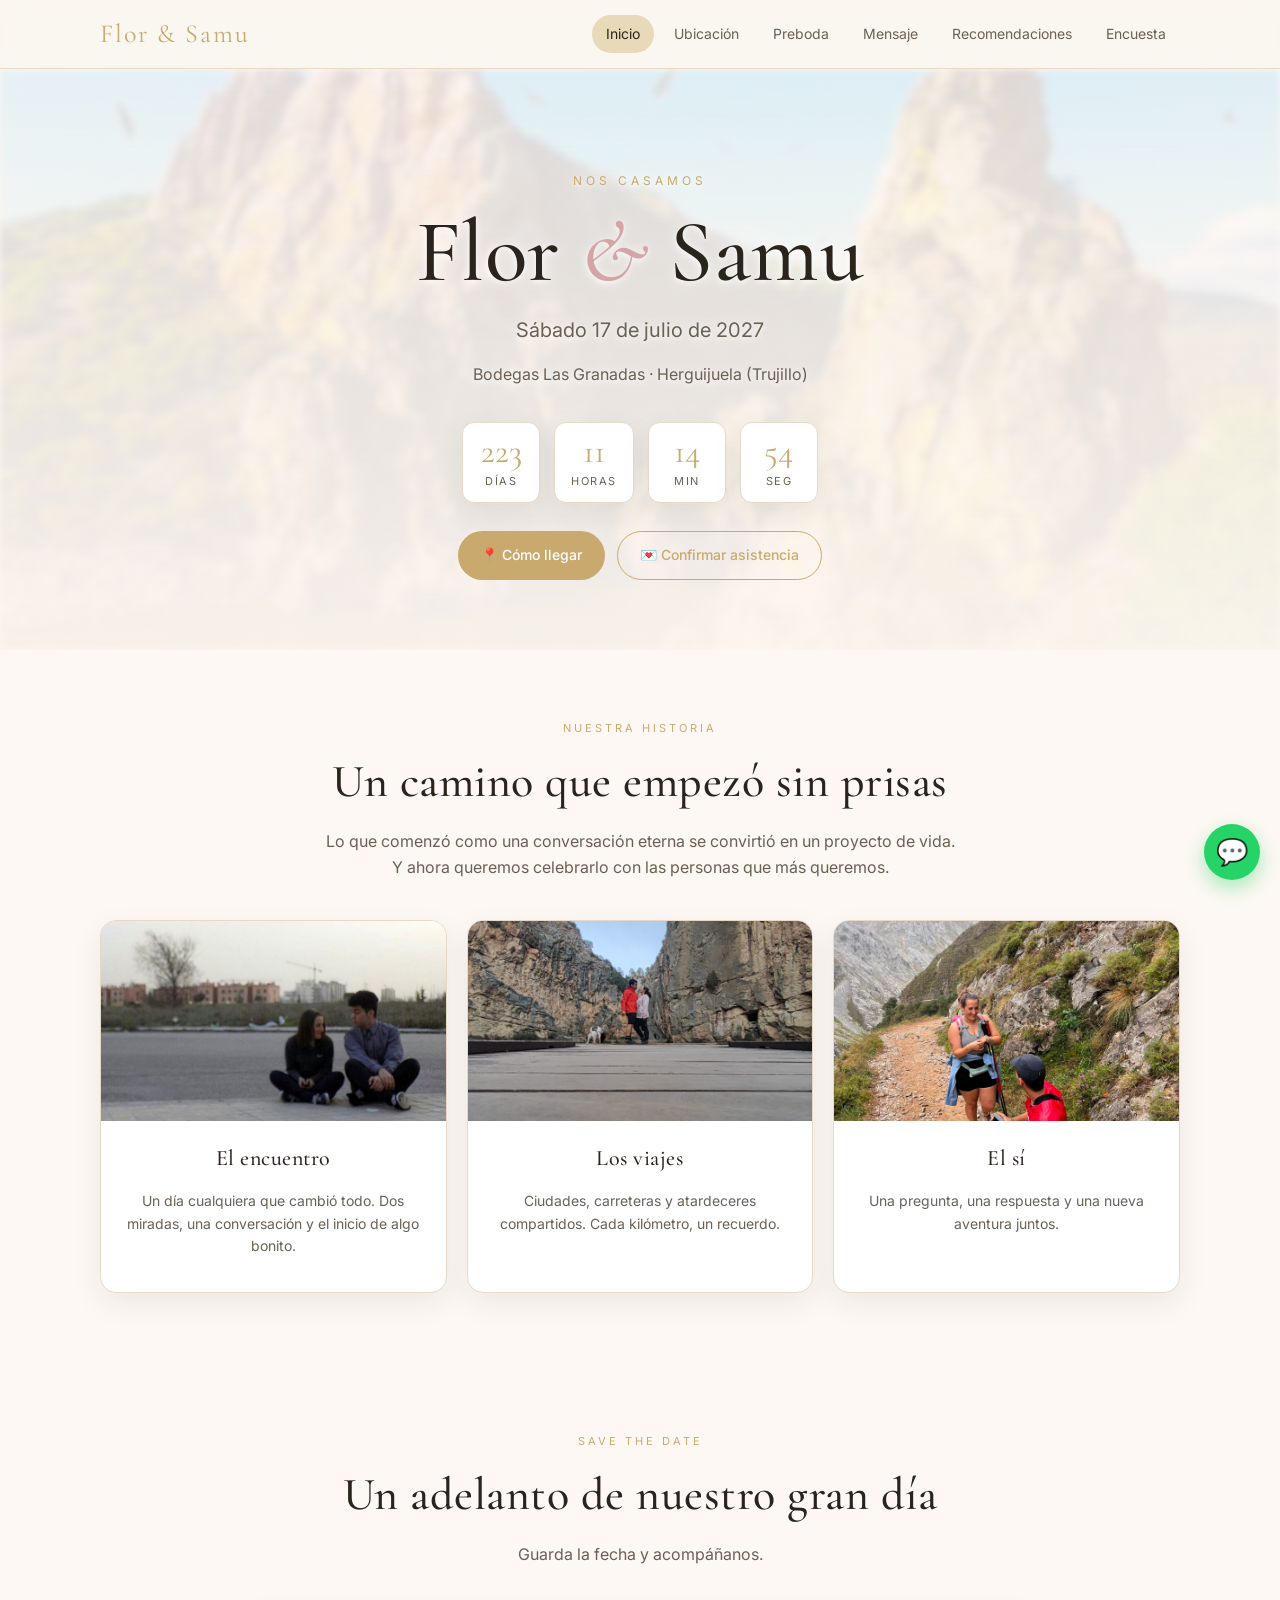
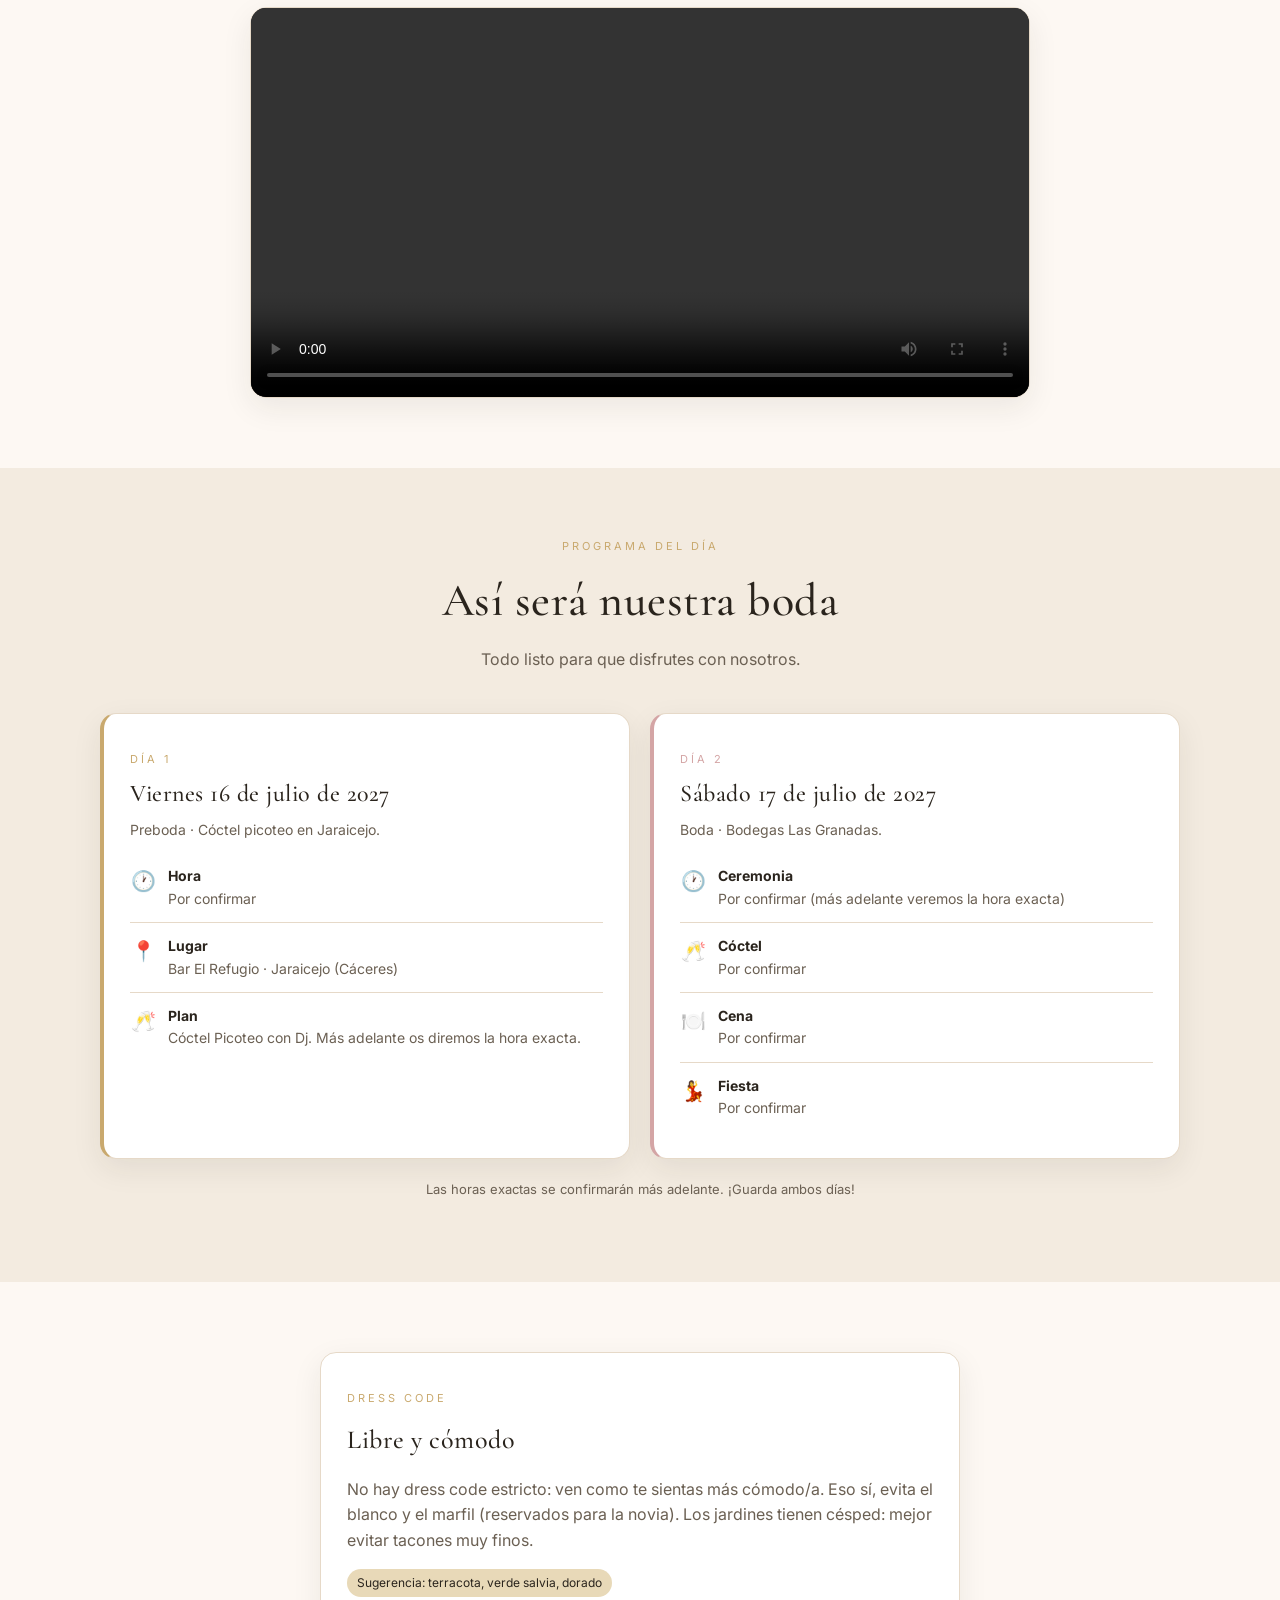
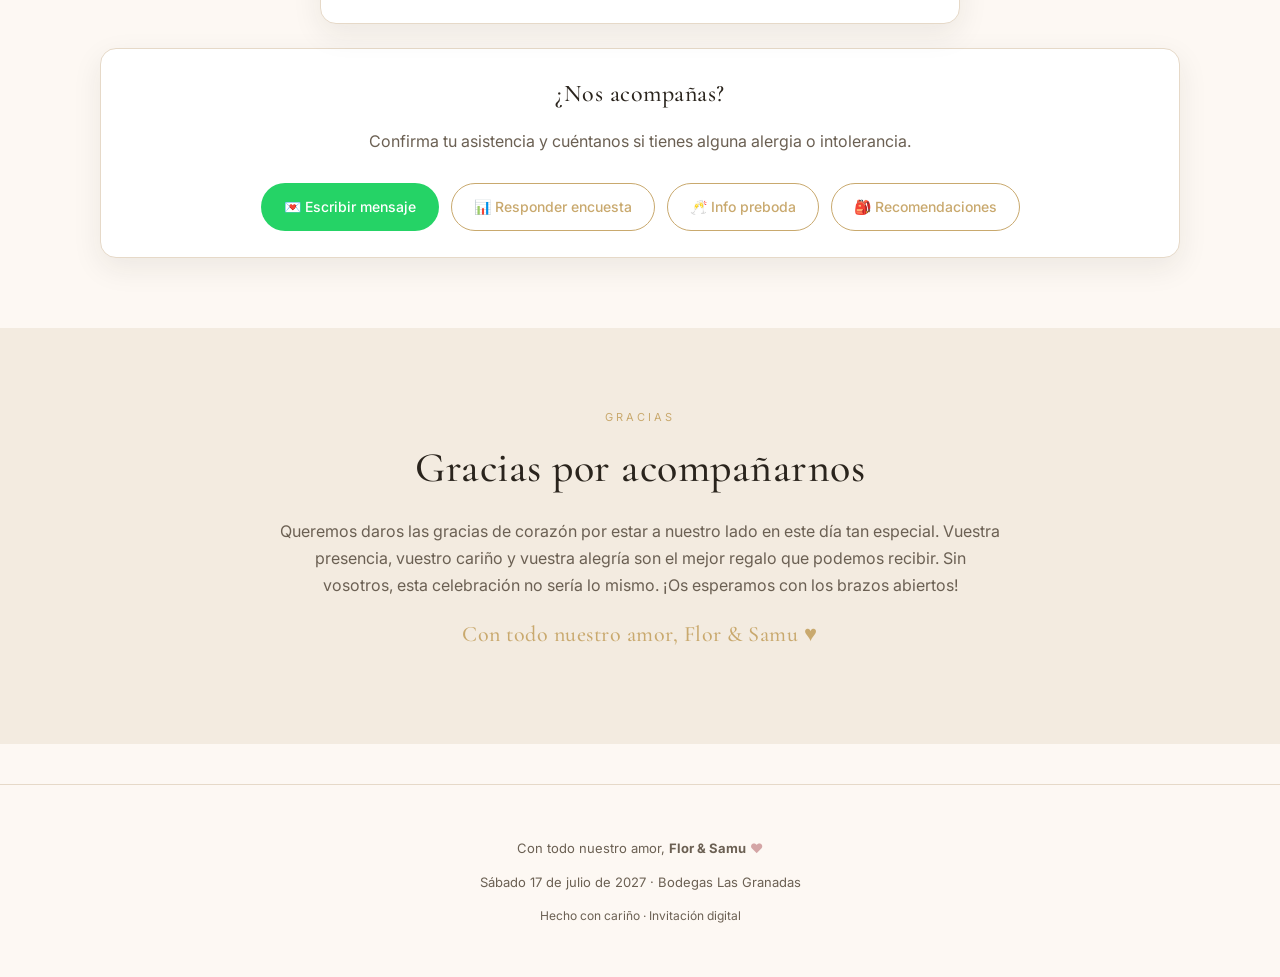
==== commit 3fa8af7c: "Bump cache v20" ====
--- a/index.html
+++ b/index.html
@@ -8,7 +8,7 @@
   <link rel="preconnect" href="https://fonts.googleapis.com">
   <link rel="preconnect" href="https://fonts.gstatic.com" crossorigin>
   <link href="https://fonts.googleapis.com/css2?family=Cormorant+Garamond:ital,wght@0,400;0,500;0,600;1,400&family=Inter:wght@300;400;500;600&display=swap" rel="stylesheet">
-  <link rel="stylesheet" href="styles.css?v=19" />
+  <link rel="stylesheet" href="styles.css?v=20" />
 </head>
 <body data-page="index.html">
   <div id="header-slot"></div>
@@ -145,6 +145,6 @@
   </section>
 
   <div id="footer-slot"></div>
-  <script src="script.js?v=19"></script>
+  <script src="script.js?v=20"></script>
 </body>
 </html>
